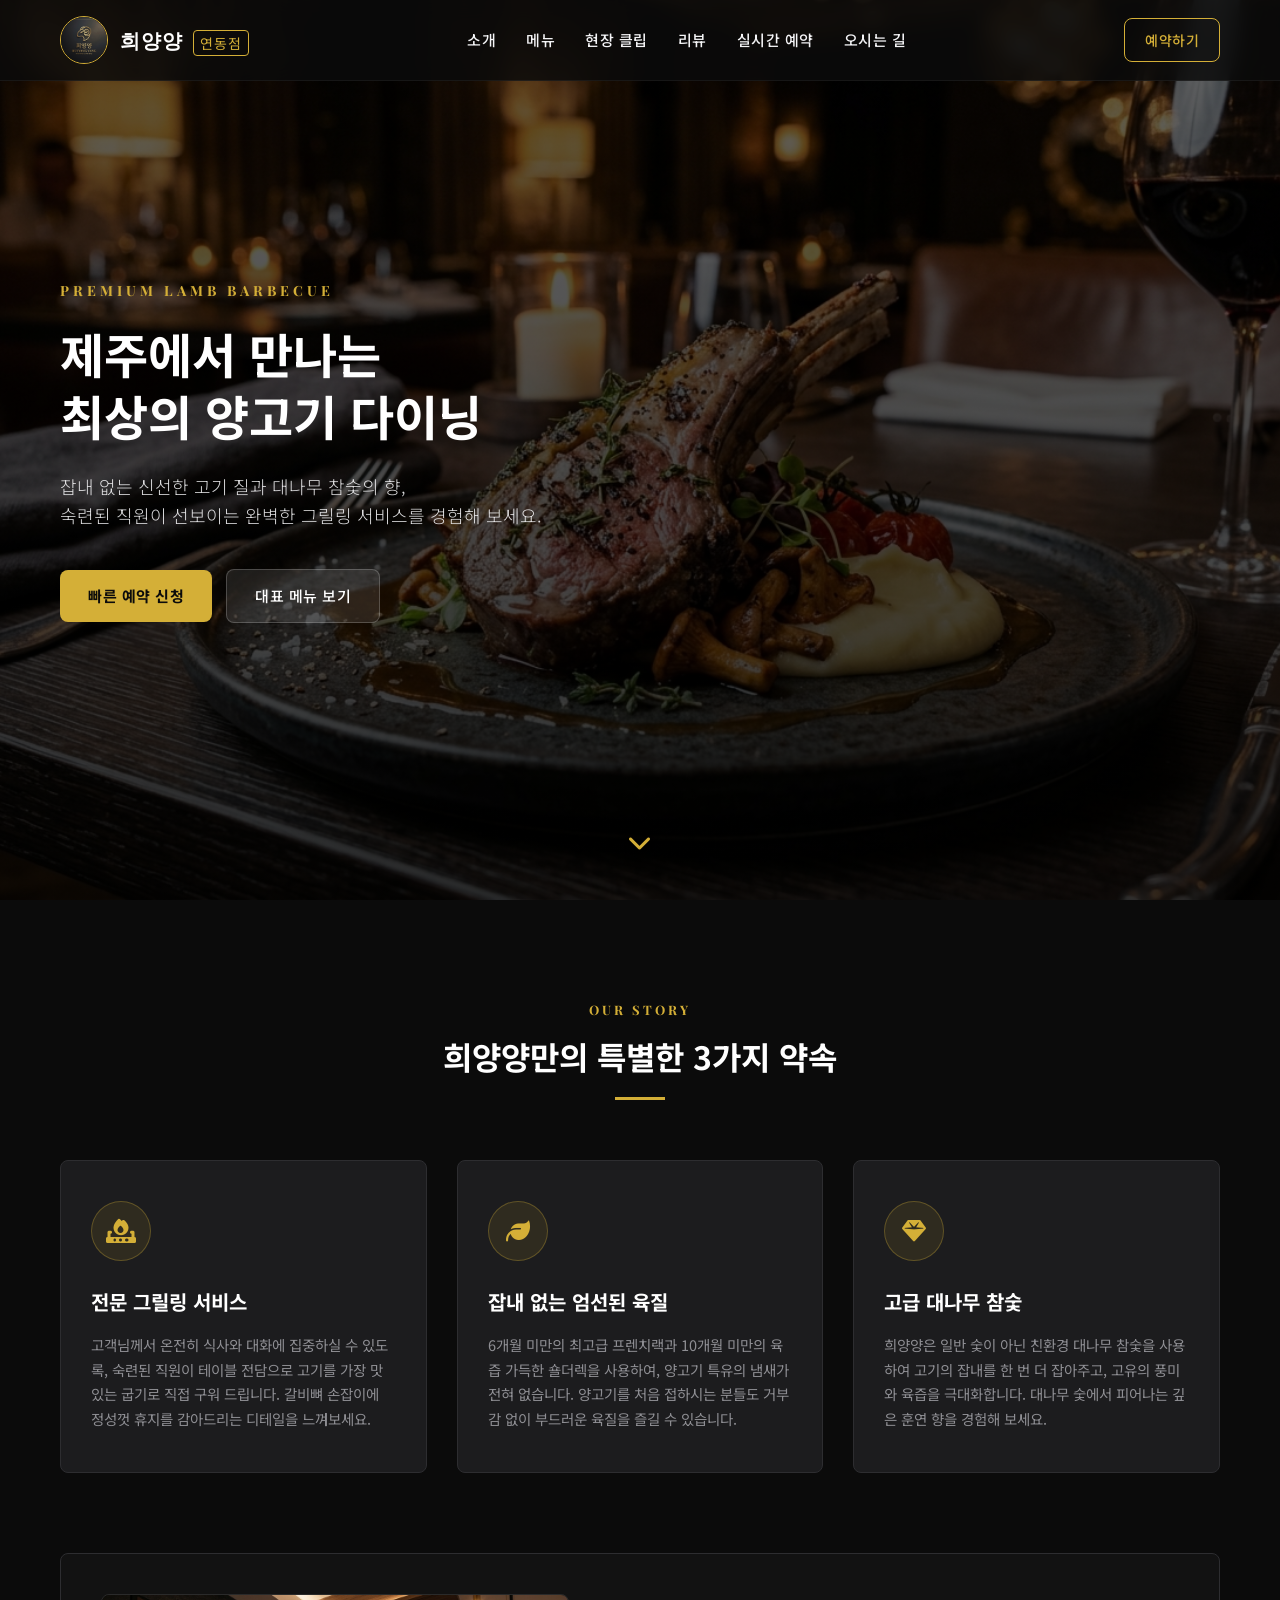
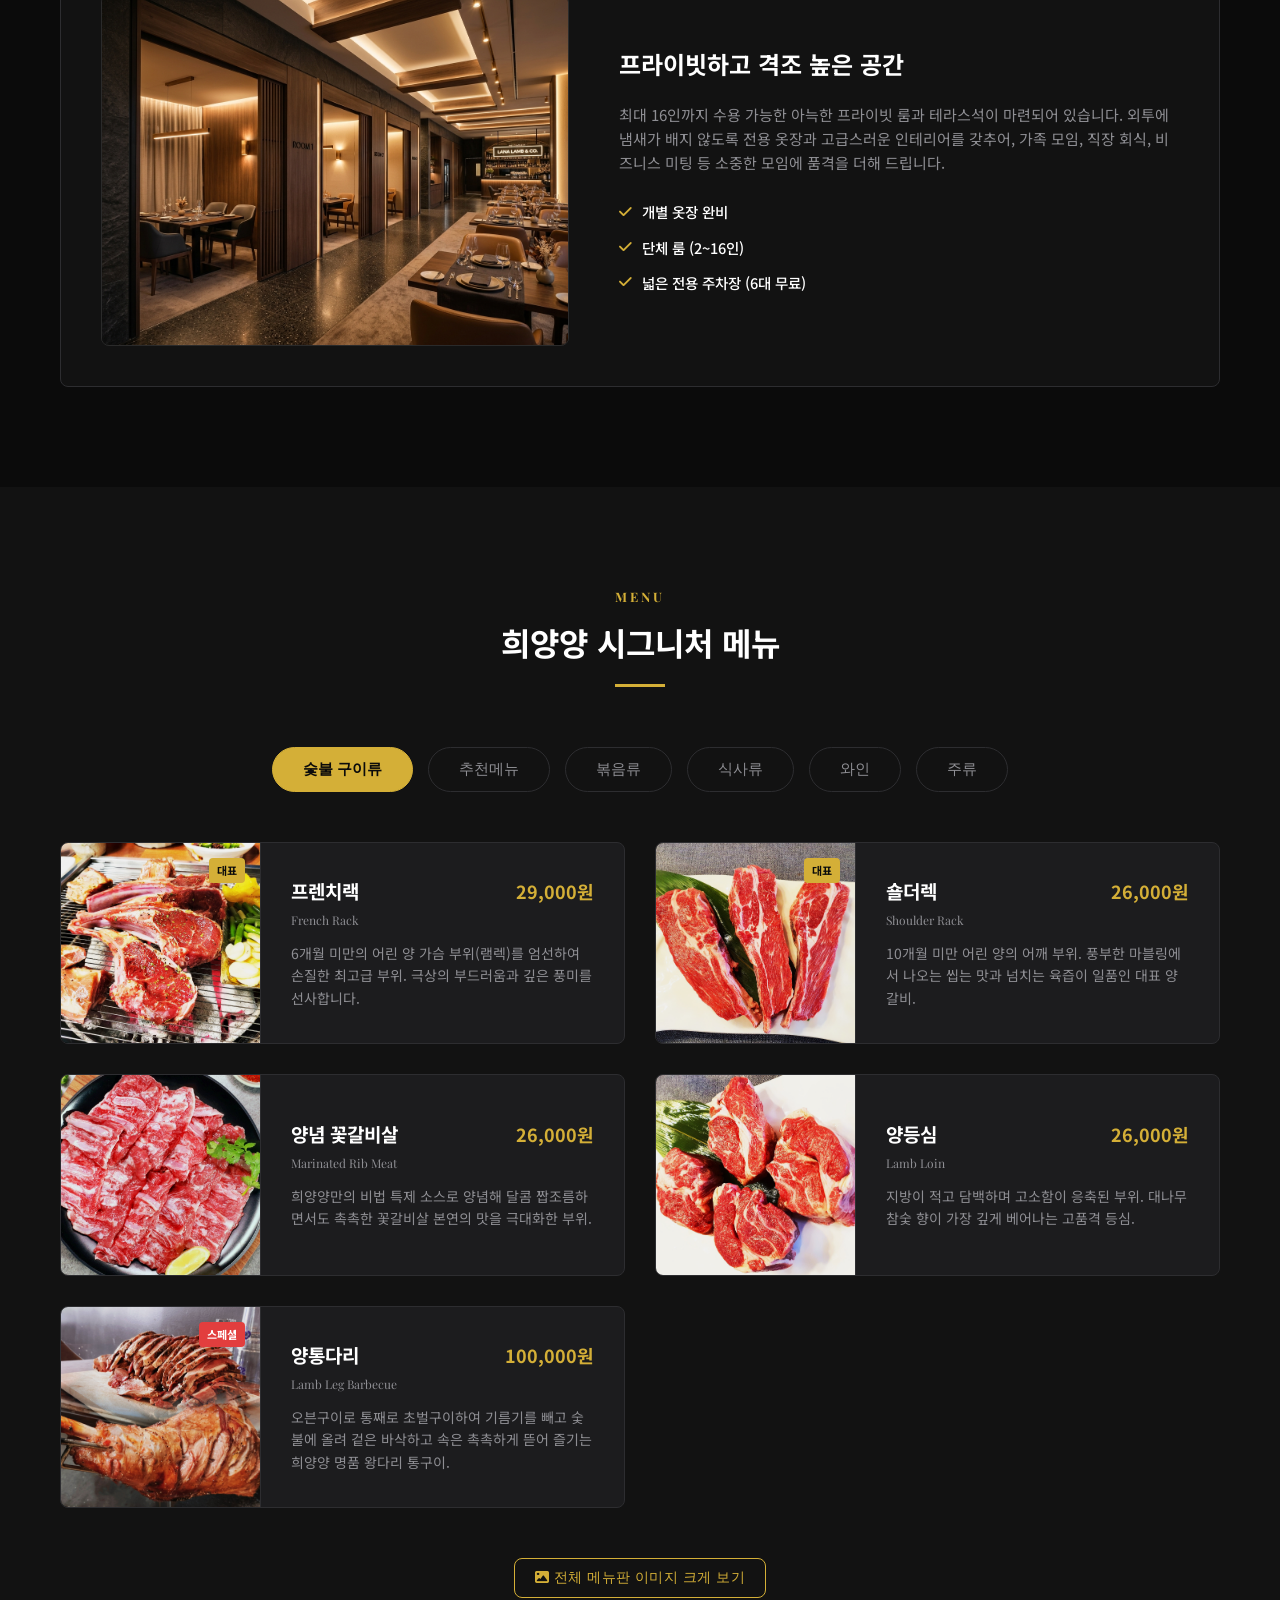
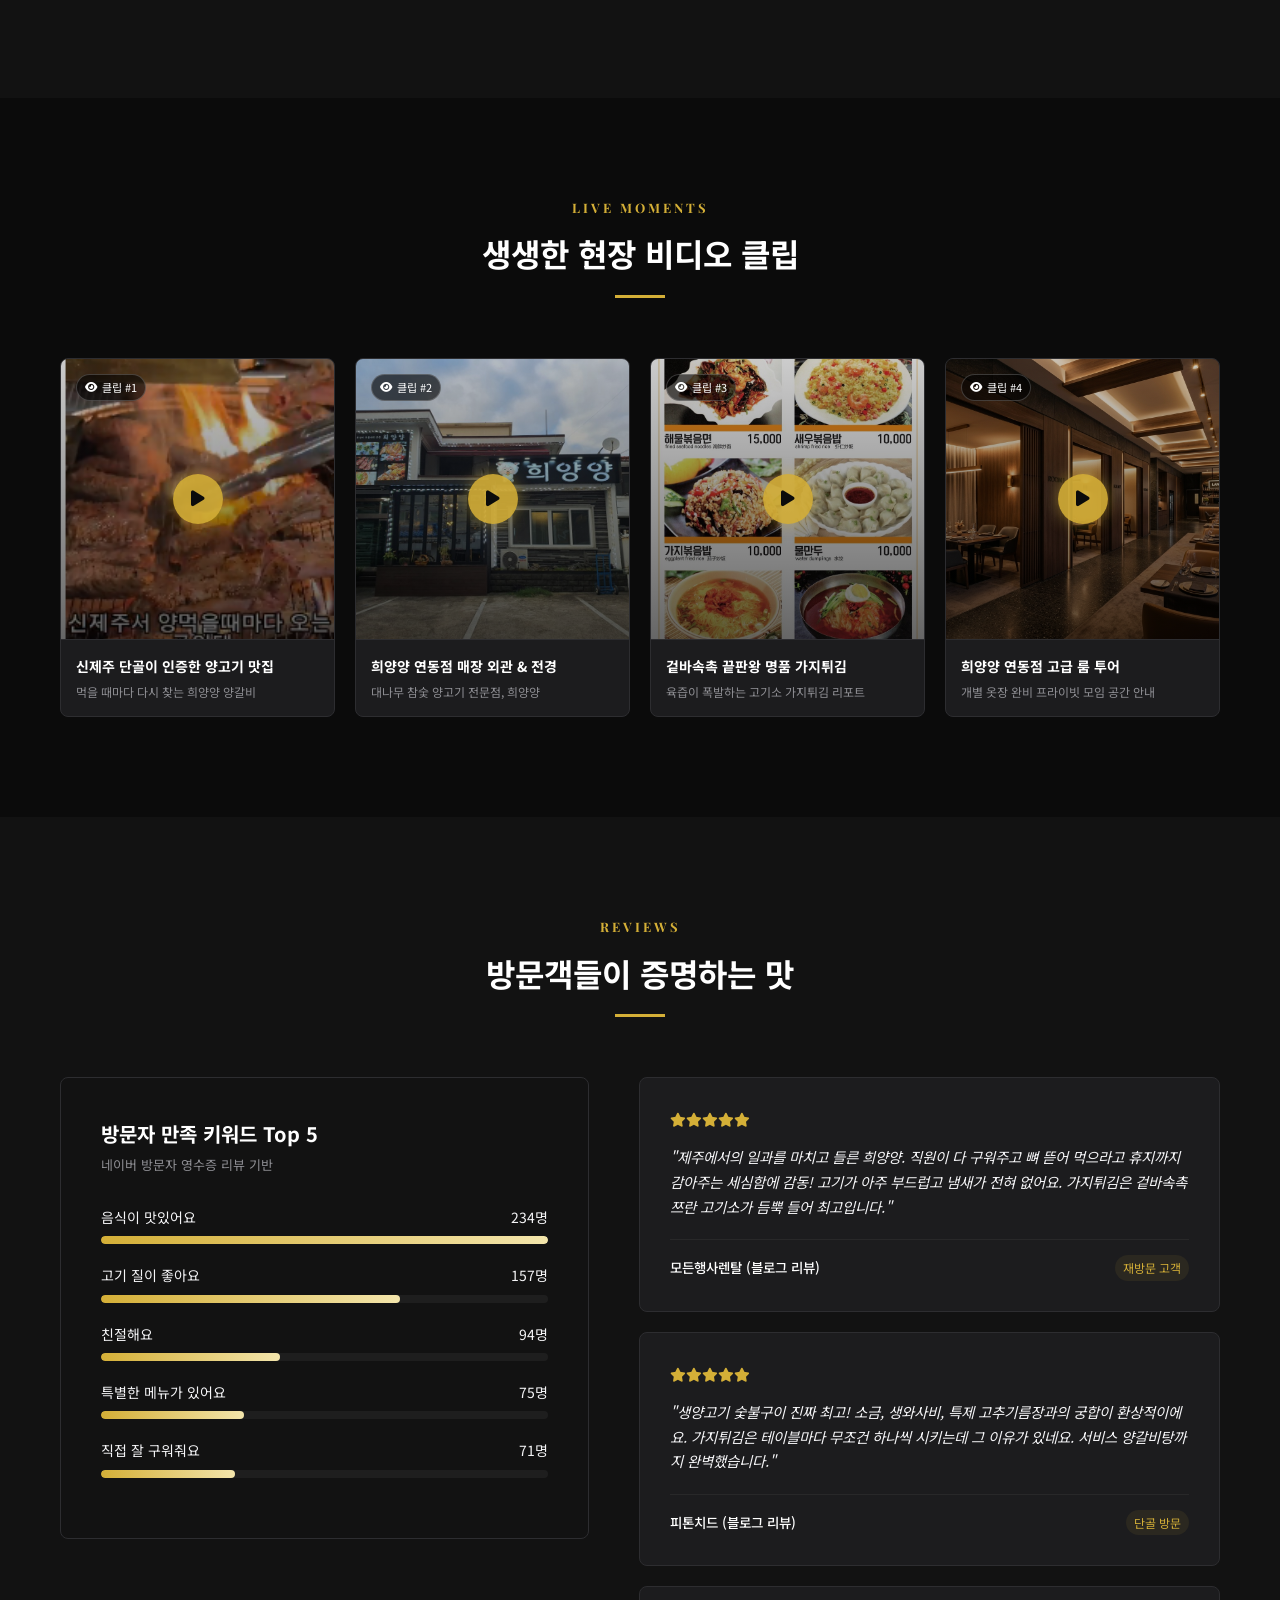
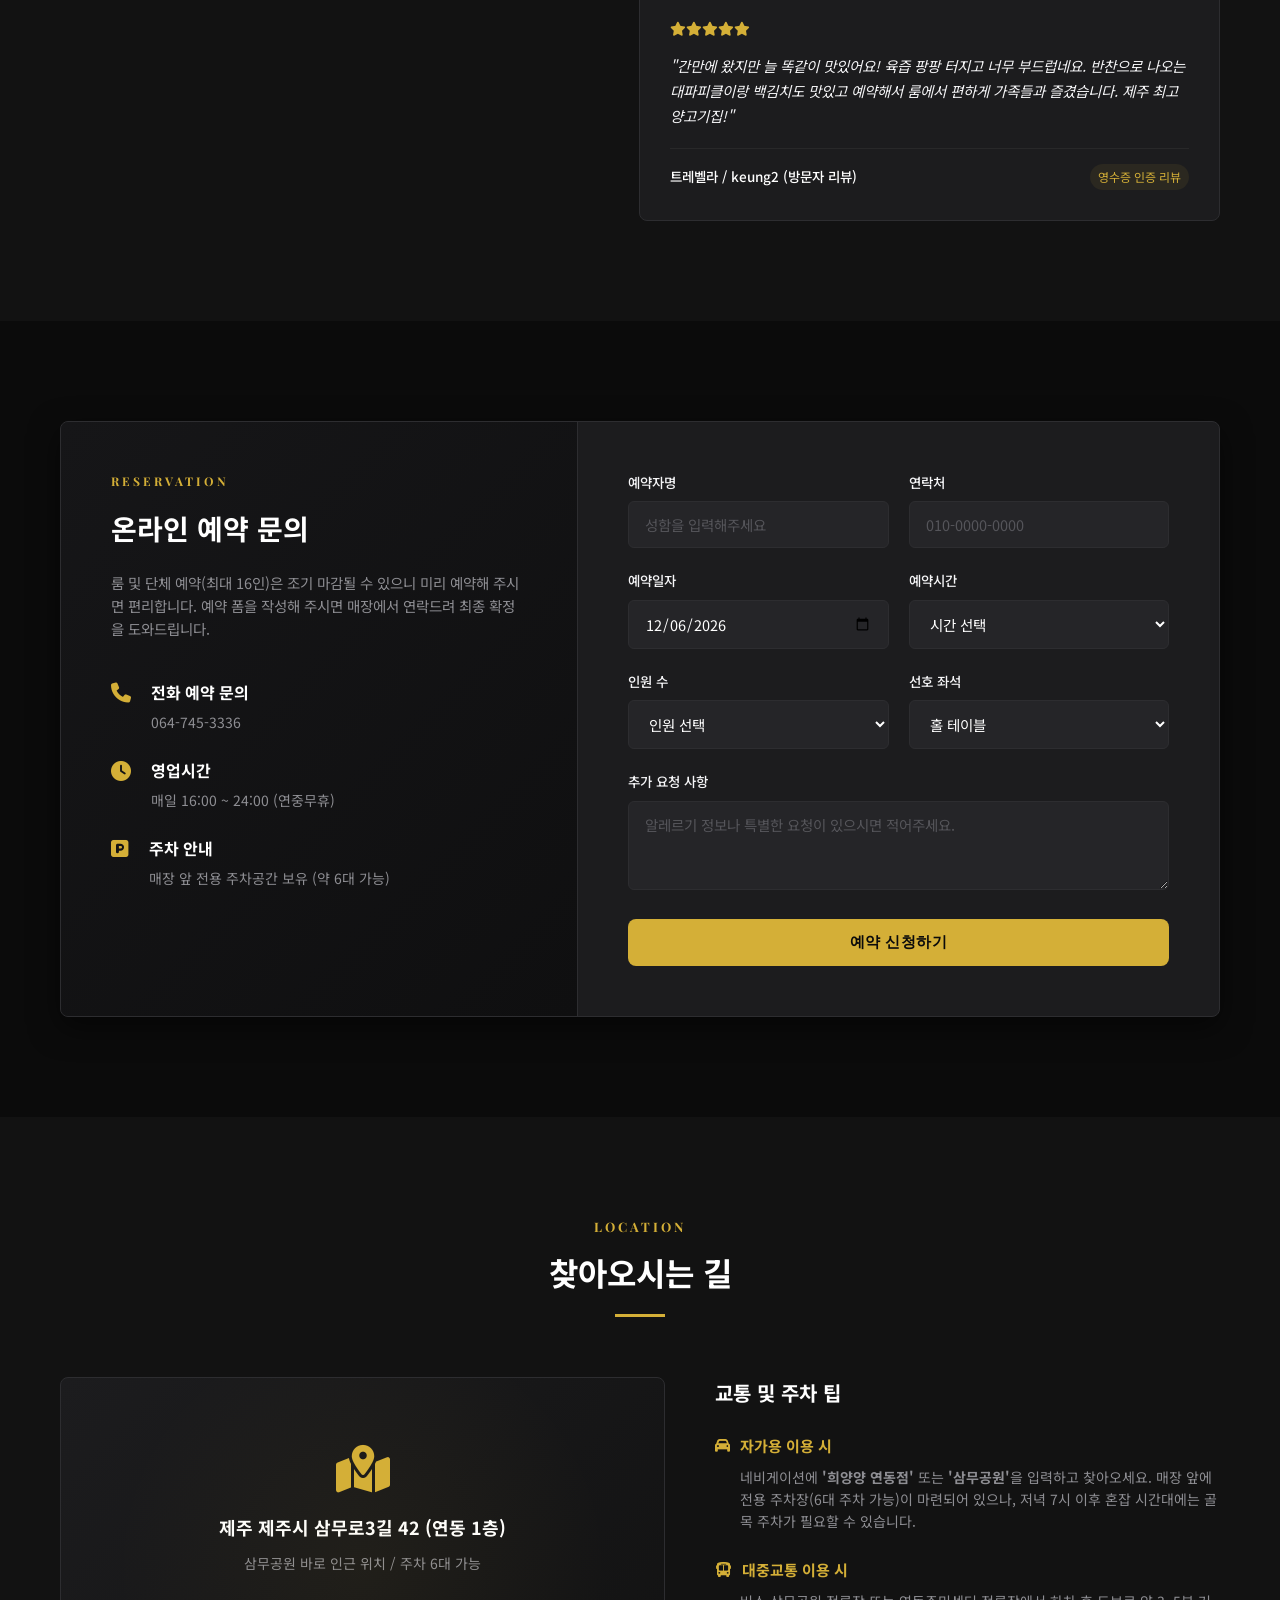
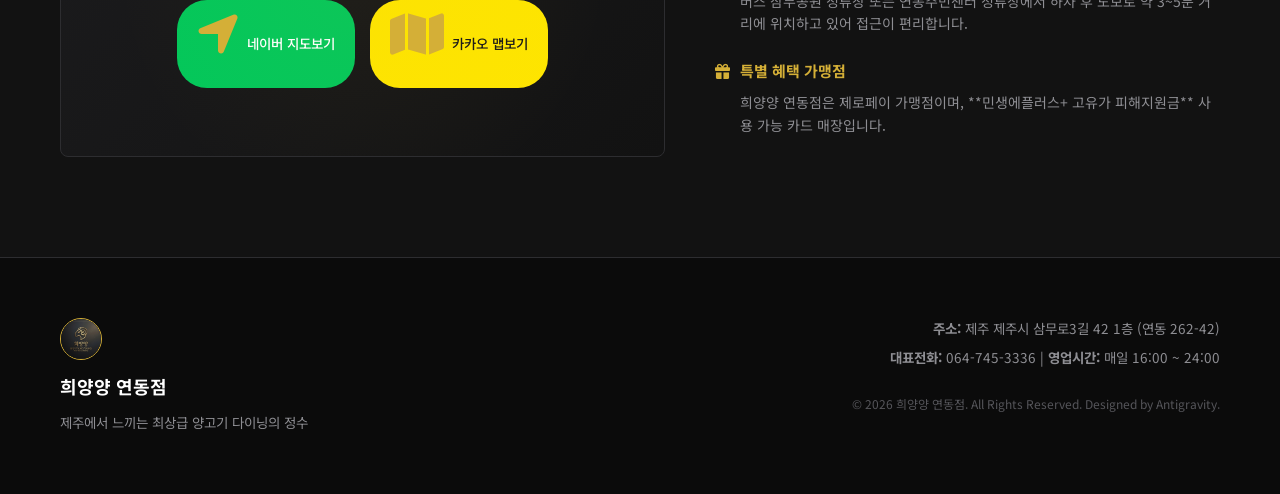
==== index.html @ 3dc9d605 "Refactor menu page structure with 6 category tabs and clean horizontal simplified layouts" ====
<!DOCTYPE html>
<html lang="ko">
<head>
  <meta charset="UTF-8">
  <meta name="viewport" content="width=device-width, initial-scale=1.0">
  <title>희양양 연동점 | 프리미엄 양고기 전문점</title>
  <meta name="description" content="제주 연동 삼무공원 근처 양고기 맛집 희양양. 잡내 없는 프렌치랙, 숄더렉과 직접 구워주는 명품 그릴링 서비스를 고급스러운 분위기에서 즐겨보세요.">
  
  <!-- SEO Open Graph -->
  <meta property="og:type" content="website">
  <meta property="og:title" content="희양양 연동점 | 프리미엄 양고기 전문점">
  <meta property="og:description" content="잡내 없는 최상급 양고기와 전문 그릴링 서비스, 대나무 참숯 향이 어우러진 신제주 최고의 양고기 맛집.">
  <meta property="og:image" content="images/hero.jpg">
  
  <!-- Fonts -->
  <link rel="preconnect" href="https://fonts.googleapis.com">
  <link rel="preconnect" href="https://fonts.gstatic.com" crossorigin>
  <link href="https://fonts.googleapis.com/css2?family=Noto+Sans+KR:wght@300;400;500;700&family=Playfair+Display:ital,wght@0,400;0,700;1,400&display=swap" rel="stylesheet">
  
  <!-- FontAwesome for Icons -->
  <link rel="stylesheet" href="https://cdnjs.cloudflare.com/ajax/libs/font-awesome/6.4.0/css/all.min.css">
  
  <!-- Custom CSS -->
  <link rel="stylesheet" href="style.css">
</head>
<body>

  <!-- Header & Navigation -->
  <header id="header">
    <div class="container header-container">
      <a href="#" class="logo-area">
        <img src="images/logo.jpg" alt="희양양 로고" class="logo-img">
        <span class="logo-text">희양양 <span class="accent">연동점</span></span>
      </a>
      
      <nav class="nav-menu" id="navMenu">
        <ul>
          <li><a href="#about" class="nav-link">소개</a></li>
          <li><a href="#menu" class="nav-link">메뉴</a></li>
          <li><a href="#clips" class="nav-link">현장 클립</a></li>
          <li><a href="#reviews" class="nav-link">리뷰</a></li>
          <li><a href="#reservation" class="nav-link">실시간 예약</a></li>
          <li><a href="#location" class="nav-link">오시는 길</a></li>
        </ul>
      </nav>

      <div class="header-cta">
        <a href="#reservation" class="btn btn-outline">예약하기</a>
      </div>

      <button class="hamburger" id="hamburger" aria-label="메뉴 열기">
        <i class="fa-solid fa-bars"></i>
      </button>
    </div>
  </header>

  <!-- Hero Section -->
  <section id="hero" style="background: linear-gradient(rgba(0, 0, 0, 0.6), rgba(0, 0, 0, 0.8)), url('images/hero.jpg') no-repeat center center/cover;">
    <div class="container hero-container">
      <div class="hero-content">
        <span class="sub-title">PREMIUM LAMB BARBECUE</span>
        <h1 class="main-title">제주에서 만나는<br>최상의 양고기 다이닝</h1>
        <p class="description">잡내 없는 신선한 고기 질과 대나무 참숯의 향,<br>숙련된 직원이 선보이는 완벽한 그릴링 서비스를 경험해 보세요.</p>
        <div class="hero-buttons">
          <a href="#reservation" class="btn btn-primary">빠른 예약 신청</a>
          <a href="#menu" class="btn btn-secondary">대표 메뉴 보기</a>
        </div>
      </div>
    </div>
    <div class="scroll-down">
      <a href="#about"><i class="fa-solid fa-chevron-down"></i></a>
    </div>
  </section>

  <!-- Brand Story / About Section -->
  <section id="about" class="section">
    <div class="container">
      <div class="section-header text-center">
        <span class="section-tag">OUR STORY</span>
        <h2 class="section-title">희양양만의 특별한 3가지 약속</h2>
        <div class="title-bar"></div>
      </div>
      
      <div class="about-grid">
        <div class="about-card">
          <div class="icon-box"><i class="fa-solid fa-fire-burner"></i></div>
          <h3>전문 그릴링 서비스</h3>
          <p>고객님께서 온전히 식사와 대화에 집중하실 수 있도록, 숙련된 직원이 테이블 전담으로 고기를 가장 맛있는 굽기로 직접 구워 드립니다. 갈비뼈 손잡이에 정성껏 휴지를 감아드리는 디테일을 느껴보세요.</p>
        </div>
        
        <div class="about-card">
          <div class="icon-box"><i class="fa-solid fa-leaf"></i></div>
          <h3>잡내 없는 엄선된 육질</h3>
          <p>6개월 미만의 최고급 프렌치랙과 10개월 미만의 육즙 가득한 숄더렉을 사용하여, 양고기 특유의 냄새가 전혀 없습니다. 양고기를 처음 접하시는 분들도 거부감 없이 부드러운 육질을 즐길 수 있습니다.</p>
        </div>
        
        <div class="about-card">
          <div class="icon-box"><i class="fa-solid fa-gem"></i></div>
          <h3>고급 대나무 참숯</h3>
          <p>희양양은 일반 숯이 아닌 친환경 대나무 참숯을 사용하여 고기의 잡내를 한 번 더 잡아주고, 고유의 풍미와 육즙을 극대화합니다. 대나무 숯에서 피어나는 깊은 훈연 향을 경험해 보세요.</p>
        </div>
      </div>

      <div class="about-intro-box">
        <div class="intro-image-wrapper">
          <img src="images/interior.jpg" alt="매장 내부 전경" class="intro-img">
        </div>
        <div class="intro-text">
          <h3>프라이빗하고 격조 높은 공간</h3>
          <p>최대 16인까지 수용 가능한 아늑한 프라이빗 룸과 테라스석이 마련되어 있습니다. 외투에 냄새가 배지 않도록 전용 옷장과 고급스러운 인테리어를 갖추어, 가족 모임, 직장 회식, 비즈니스 미팅 등 소중한 모임에 품격을 더해 드립니다.</p>
          <div class="features-list">
            <span><i class="fa-solid fa-check"></i> 개별 옷장 완비</span>
            <span><i class="fa-solid fa-check"></i> 단체 룸 (2~16인)</span>
            <span><i class="fa-solid fa-check"></i> 넓은 전용 주차장 (6대 무료)</span>
          </div>
        </div>
      </div>
    </div>
  </section>

  <!-- Menu Section -->
  <section id="menu" class="section bg-dark">
    <div class="container">
      <div class="section-header text-center">
        <span class="section-tag">MENU</span>
        <h2 class="section-title">희양양 시그니처 메뉴</h2>
        <div class="title-bar"></div>
      </div>

      <!-- Menu Tabs -->
      <div class="menu-tabs">
        <button class="tab-btn active" data-target="bbq">숯불 구이류</button>
        <button class="tab-btn" data-target="recommend">추천메뉴</button>
        <button class="tab-btn" data-target="stirfry">볶음류</button>
        <button class="tab-btn" data-target="meals">식사류</button>
        <button class="tab-btn" data-target="wine">와인</button>
        <button class="tab-btn" data-target="drinks">주류</button>
      </div>

      <!-- Tab Content: BBQ -->
      <div class="tab-content active" id="bbq">
        <div class="menu-grid">
          <!-- Menu 1 -->
          <div class="menu-card">
            <div class="menu-card-image" style="background-image: url('images/frenchrack.jpg'); background-size: cover; background-position: center;">
              <div class="menu-card-badge">대표</div>
            </div>
            <div class="menu-card-info">
              <div class="menu-card-header">
                <h3>프렌치랙 <span class="sub-name">French Rack</span></h3>
                <span class="price">29,000원</span>
              </div>
              <p class="menu-desc">6개월 미만의 어린 양 가슴 부위(램렉)를 엄선하여 손질한 최고급 부위. 극상의 부드러움과 깊은 풍미를 선사합니다.</p>
            </div>
          </div>
          
          <!-- Menu 2 -->
          <div class="menu-card">
            <div class="menu-card-image" style="background-image: url('images/shoulderack.jpg'); background-size: cover; background-position: center;">
              <div class="menu-card-badge">대표</div>
            </div>
            <div class="menu-card-info">
              <div class="menu-card-header">
                <h3>숄더렉 <span class="sub-name">Shoulder Rack</span></h3>
                <span class="price">26,000원</span>
              </div>
              <p class="menu-desc">10개월 미만 어린 양의 어깨 부위. 풍부한 마블링에서 나오는 씹는 맛과 넘치는 육즙이 일품인 대표 양갈비.</p>
            </div>
          </div>

          <!-- Menu 3 -->
          <div class="menu-card">
            <div class="menu-card-image" style="background-image: url('images/ribmeat.jpg'); background-size: cover; background-position: center;"></div>
            <div class="menu-card-info">
              <div class="menu-card-header">
                <h3>양념 꽃갈비살 <span class="sub-name">Marinated Rib Meat</span></h3>
                <span class="price">26,000원</span>
              </div>
              <p class="menu-desc">희양양만의 비법 특제 소스로 양념해 달콤 짭조름하면서도 촉촉한 꽃갈비살 본연의 맛을 극대화한 부위.</p>
            </div>
          </div>

          <!-- Menu 4 -->
          <div class="menu-card">
            <div class="menu-card-image" style="background-image: url('images/loin.jpg'); background-size: cover; background-position: center;"></div>
            <div class="menu-card-info">
              <div class="menu-card-header">
                <h3>양등심 <span class="sub-name">Lamb Loin</span></h3>
                <span class="price">26,000원</span>
              </div>
              <p class="menu-desc">지방이 적고 담백하며 고소함이 응축된 부위. 대나무 참숯 향이 가장 깊게 베어나는 고품격 등심.</p>
            </div>
          </div>

          <!-- Menu 5 -->
          <div class="menu-card">
            <div class="menu-card-image" style="background-image: url('images/lambleg.jpg'); background-size: cover; background-position: center;">
              <div class="menu-card-badge" style="background-color: #e23e3e; color: #fff;">스페셜</div>
            </div>
            <div class="menu-card-info">
              <div class="menu-card-header">
                <h3>양통다리 <span class="sub-name">Lamb Leg Barbecue</span></h3>
                <span class="price">100,000원</span>
              </div>
              <p class="menu-desc">오븐구이로 통째로 초벌구이하여 기름기를 빼고 숯불에 올려 겉은 바삭하고 속은 촉촉하게 뜯어 즐기는 희양양 명품 왕다리 통구이.</p>
            </div>
          </div>
        </div>
      </div>

      <!-- Tab Content: Recommend -->
      <div class="tab-content" id="recommend">
        <div class="menu-grid">
          <div class="menu-card menu-card-simple">
            <div class="menu-card-image" style="background-image: url('images/recommend.png'); background-size: 210% 210%; background-position: 0% 12%;"></div>
            <div class="menu-card-info">
              <div class="menu-card-header">
                <h3>마라롱샤</h3>
                <span class="price">35,000원</span>
              </div>
            </div>
          </div>
          <div class="menu-card menu-card-simple">
            <div class="menu-card-image" style="background-image: url('images/recommend.png'); background-size: 210% 210%; background-position: 100% 12%;"></div>
            <div class="menu-card-info">
              <div class="menu-card-header">
                <h3>마라샹궈</h3>
                <span class="price">35,000원</span>
              </div>
            </div>
          </div>
          <div class="menu-card menu-card-simple">
            <div class="menu-card-image" style="background-image: url('images/recommend.png'); background-size: 210% 210%; background-position: 0% 88%;"></div>
            <div class="menu-card-info">
              <div class="menu-card-header">
                <h3>마라소고기</h3>
                <span class="price">25,000원</span>
              </div>
            </div>
          </div>
          <div class="menu-card menu-card-simple">
            <div class="menu-card-image" style="background-image: url('images/recommend.png'); background-size: 210% 210%; background-position: 100% 88%;"></div>
            <div class="menu-card-info">
              <div class="menu-card-header">
                <h3>마라탕</h3>
                <span class="price">15,000원</span>
              </div>
            </div>
          </div>
        </div>
      </div>

      <!-- Tab Content: Stir-fry -->
      <div class="tab-content" id="stirfry">
        <div class="menu-grid">
          <div class="menu-card menu-card-simple">
            <div class="menu-card-image" style="background-image: url('images/stirfry.jpg'); background-size: 210% 320%; background-position: 0% 5%;"></div>
            <div class="menu-card-info">
              <div class="menu-card-header">
                <h3>토마토양고기스튜</h3>
                <span class="price">26,000원</span>
              </div>
            </div>
          </div>
          <div class="menu-card menu-card-simple">
            <div class="menu-card-image" style="background-image: url('images/stirfry.jpg'); background-size: 210% 320%; background-position: 100% 5%;"></div>
            <div class="menu-card-info">
              <div class="menu-card-header">
                <h3>꿔바로우</h3>
                <span class="price">20,000원</span>
              </div>
            </div>
          </div>
          <div class="menu-card menu-card-simple">
            <div class="menu-card-image" style="background-image: url('images/stirfry.jpg'); background-size: 210% 320%; background-position: 0% 50%;"></div>
            <div class="menu-card-info">
              <div class="menu-card-header">
                <h3>가지튀김</h3>
                <span class="price">20,000원</span>
              </div>
            </div>
          </div>
          <div class="menu-card menu-card-simple">
            <div class="menu-card-image" style="background-image: url('images/stirfry.jpg'); background-size: 210% 320%; background-position: 100% 50%;"></div>
            <div class="menu-card-info">
              <div class="menu-card-header">
                <h3>어향가지</h3>
                <span class="price">20,000원</span>
              </div>
            </div>
          </div>
          <div class="menu-card menu-card-simple">
            <div class="menu-card-image" style="background-image: url('images/stirfry.jpg'); background-size: 210% 320%; background-position: 0% 95%;"></div>
            <div class="menu-card-info">
              <div class="menu-card-header">
                <h3>향라대하</h3>
                <span class="price">20,000원</span>
              </div>
            </div>
          </div>
          <div class="menu-card menu-card-simple">
            <div class="menu-card-image" style="background-image: url('images/stirfry.jpg'); background-size: 210% 320%; background-position: 100% 95%;"></div>
            <div class="menu-card-info">
              <div class="menu-card-header">
                <h3>청경채새우요리</h3>
                <span class="price">20,000원</span>
              </div>
            </div>
          </div>
        </div>
      </div>

      <!-- Tab Content: Meals -->
      <div class="tab-content" id="meals">
        <div class="menu-grid">
          <div class="menu-card menu-card-simple">
            <div class="menu-card-image" style="background-image: url('images/meals.jpg'); background-size: 210% 320%; background-position: 0% 5%;"></div>
            <div class="menu-card-info">
              <div class="menu-card-header">
                <h3>해물볶음면</h3>
                <span class="price">15,000원</span>
              </div>
            </div>
          </div>
          <div class="menu-card menu-card-simple">
            <div class="menu-card-image" style="background-image: url('images/meals.jpg'); background-size: 210% 320%; background-position: 100% 5%;"></div>
            <div class="menu-card-info">
              <div class="menu-card-header">
                <h3>새우볶음밥</h3>
                <span class="price">10,000원</span>
              </div>
            </div>
          </div>
          <div class="menu-card menu-card-simple">
            <div class="menu-card-image" style="background-image: url('images/meals.jpg'); background-size: 210% 320%; background-position: 0% 50%;"></div>
            <div class="menu-card-info">
              <div class="menu-card-header">
                <h3>가지볶음밥</h3>
                <span class="price">10,000원</span>
              </div>
            </div>
          </div>
          <div class="menu-card menu-card-simple">
            <div class="menu-card-image" style="background-image: url('images/meals.jpg'); background-size: 210% 320%; background-position: 100% 50%;"></div>
            <div class="menu-card-info">
              <div class="menu-card-header">
                <h3>물만두</h3>
                <span class="price">10,000원</span>
              </div>
            </div>
          </div>
          <div class="menu-card menu-card-simple">
            <div class="menu-card-image" style="background-image: url('images/meals.jpg'); background-size: 210% 320%; background-position: 0% 95%;"></div>
            <div class="menu-card-info">
              <div class="menu-card-header">
                <h3>옥수수국수</h3>
                <span class="price">8,000원</span>
              </div>
            </div>
          </div>
          <div class="menu-card menu-card-simple">
            <div class="menu-card-image" style="background-image: url('images/meals.jpg'); background-size: 210% 320%; background-position: 100% 95%;"></div>
            <div class="menu-card-info">
              <div class="menu-card-header">
                <h3>냉면</h3>
                <span class="price">7,000원</span>
              </div>
            </div>
          </div>
        </div>
      </div>

      <!-- Tab Content: Wine -->
      <div class="tab-content" id="wine">
        <div class="menu-grid">
          <div class="menu-card menu-card-simple">
            <div class="menu-card-image" style="background-image: url('images/wine.png'); background-size: 100% 100%; background-position: center;"></div>
            <div class="menu-card-info">
              <div class="menu-card-header">
                <h3>1865 까베르네 쇼비뇽</h3>
                <span class="price">80,000원</span>
              </div>
            </div>
          </div>
          <div class="menu-card menu-card-simple">
            <div class="menu-card-image" style="background-image: url('images/wine.png'); background-size: 100% 100%; background-position: center;"></div>
            <div class="menu-card-info">
              <div class="menu-card-header">
                <h3>몬테스 알파 까베르네 쇼비뇽</h3>
                <span class="price">75,000원</span>
              </div>
            </div>
          </div>
          <div class="menu-card menu-card-simple">
            <div class="menu-card-image" style="background-image: url('images/wine.png'); background-size: 100% 100%; background-position: center;"></div>
            <div class="menu-card-info">
              <div class="menu-card-header">
                <h3>퀸 오브 몽페라 레드</h3>
                <span class="price">65,000원</span>
              </div>
            </div>
          </div>
          <div class="menu-card menu-card-simple">
            <div class="menu-card-image" style="background-image: url('images/wine.png'); background-size: 100% 100%; background-position: center;"></div>
            <div class="menu-card-info">
              <div class="menu-card-header">
                <h3>샤또 뀌르통 라 페리에르</h3>
                <span class="price">60,000원</span>
              </div>
            </div>
          </div>
          <div class="menu-card menu-card-simple">
            <div class="menu-card-image" style="background-image: url('images/wine.png'); background-size: 100% 100%; background-position: center;"></div>
            <div class="menu-card-info">
              <div class="menu-card-header">
                <h3>빈 555 쉬라즈</h3>
                <span class="price">60,000원</span>
              </div>
            </div>
          </div>
          <div class="menu-card menu-card-simple">
            <div class="menu-card-image" style="background-image: url('images/wine.png'); background-size: 100% 100%; background-position: center;"></div>
            <div class="menu-card-info">
              <div class="menu-card-header">
                <h3>빠삐용 메를로 까베르네</h3>
                <span class="price">55,000원</span>
              </div>
            </div>
          </div>
          <div class="menu-card menu-card-simple">
            <div class="menu-card-image" style="background-image: url('images/wine.png'); background-size: 100% 100%; background-position: center;"></div>
            <div class="menu-card-info">
              <div class="menu-card-header">
                <h3>앙시앙땅 까베르네 쉬라</h3>
                <span class="price">45,000원</span>
              </div>
            </div>
          </div>
          <div class="menu-card menu-card-simple">
            <div class="menu-card-image" style="background-image: url('images/wine.png'); background-size: 100% 100%; background-position: center;"></div>
            <div class="menu-card-info">
              <div class="menu-card-header">
                <h3>7 컬러즈 까베르네 쇼비뇽</h3>
                <span class="price">40,000원</span>
              </div>
            </div>
          </div>
          <div class="menu-card menu-card-simple">
            <div class="menu-card-image" style="background-image: url('images/wine.png'); background-size: 100% 100%; background-position: center;"></div>
            <div class="menu-card-info">
              <div class="menu-card-header">
                <h3>뷰 마넨 레세르바 소비뇽 블랑</h3>
                <span class="price">39,000원</span>
              </div>
            </div>
          </div>
          <div class="menu-card menu-card-simple">
            <div class="menu-card-image" style="background-image: url('images/wine.png'); background-size: 100% 100%; background-position: center;"></div>
            <div class="menu-card-info">
              <div class="menu-card-header">
                <h3>카르멘 샤도네</h3>
                <span class="price">35,000원</span>
              </div>
            </div>
          </div>
          <div class="menu-card menu-card-simple">
            <div class="menu-card-image" style="background-image: url('images/wine.png'); background-size: 100% 100%; background-position: center;"></div>
            <div class="menu-card-info">
              <div class="menu-card-header">
                <h3>본 샹스 모스카토</h3>
                <span class="price">25,000원</span>
              </div>
            </div>
          </div>
        </div>
      </div>

      <!-- Tab Content: Drinks -->
      <div class="tab-content" id="drinks">
        <div class="menu-grid">
          <div class="menu-card menu-card-simple">
            <div class="menu-card-image" style="background-image: url('images/drinks.png'); background-size: 320% 210%; background-position: 0% 5%;"></div>
            <div class="menu-card-info">
              <div class="menu-card-header">
                <h3>자약</h3>
                <span class="price">80,000원</span>
              </div>
            </div>
          </div>
          <div class="menu-card menu-card-simple">
            <div class="menu-card-image" style="background-image: url('images/drinks.png'); background-size: 320% 210%; background-position: 50% 5%;"></div>
            <div class="menu-card-info">
              <div class="menu-card-header">
                <h3>연태고량</h3>
                <span class="price">45,000원</span>
              </div>
            </div>
          </div>
          <div class="menu-card menu-card-simple">
            <div class="menu-card-image" style="background-image: url('images/drinks.png'); background-size: 320% 210%; background-position: 100% 5%;"></div>
            <div class="menu-card-info">
              <div class="menu-card-header">
                <h3>죽엽청주</h3>
                <span class="price">45,000원</span>
              </div>
            </div>
          </div>
          <div class="menu-card menu-card-simple">
            <div class="menu-card-image" style="background-image: url('images/drinks.png'); background-size: 320% 210%; background-position: 0% 95%;"></div>
            <div class="menu-card-info">
              <div class="menu-card-header">
                <h3>공부가주</h3>
                <span class="price">45,000원</span>
              </div>
            </div>
          </div>
          <div class="menu-card menu-card-simple">
            <div class="menu-card-image" style="background-image: url('images/drinks.png'); background-size: 320% 210%; background-position: 50% 95%;"></div>
            <div class="menu-card-info">
              <div class="menu-card-header">
                <h3>칭다오</h3>
                <span class="price">7,000원</span>
              </div>
            </div>
          </div>
          <div class="menu-card menu-card-simple">
            <div class="menu-card-image" style="background-image: url('images/drinks.png'); background-size: 320% 210%; background-position: 100% 95%;"></div>
            <div class="menu-card-info">
              <div class="menu-card-header">
                <h3>하얼빈</h3>
                <span class="price">6,000원</span>
              </div>
            </div>
          </div>
          <div class="menu-card menu-card-simple">
            <div class="menu-card-image" style="background-image: url('images/drinks.png'); background-size: 320% 210%; background-position: 0% 5%;"></div>
            <div class="menu-card-info">
              <div class="menu-card-header">
                <h3>소주</h3>
                <span class="price">5,000원</span>
              </div>
            </div>
          </div>
          <div class="menu-card menu-card-simple">
            <div class="menu-card-image" style="background-image: url('images/drinks.png'); background-size: 320% 210%; background-position: 50% 5%;"></div>
            <div class="menu-card-info">
              <div class="menu-card-header">
                <h3>맥주</h3>
                <span class="price">5,000원</span>
              </div>
            </div>
          </div>
          <div class="menu-card menu-card-simple">
            <div class="menu-card-image" style="background-image: url('images/drinks.png'); background-size: 320% 210%; background-position: 100% 5%;"></div>
            <div class="menu-card-info">
              <div class="menu-card-header">
                <h3>음료수</h3>
                <span class="price">2,000원</span>
              </div>
            </div>
          </div>
        </div>
      </div>

      <!-- View All Menu Button -->
      <div class="view-all-menu-container text-center" style="margin-top: 50px;">
        <button id="btnViewMenuBoard" class="btn btn-outline"><i class="fa-solid fa-image"></i> 전체 메뉴판 이미지 크게 보기</button>
      </div>
    </div>
  </section>

  <!-- Live Video Clips Section -->
  <section id="clips" class="section">
    <div class="container">
      <div class="section-header text-center">
        <span class="section-tag">LIVE MOMENTS</span>
        <h2 class="section-title">생생한 현장 비디오 클립</h2>
        <div class="title-bar"></div>
      </div>

      <div class="clips-grid">
        <!-- Clip 1 -->
        <a href="https://m.naver.com/shorts?mediaId=063ACAB8F6346B1ECAD6D0D35E98EA296CC1&serviceType=MOMENT&mediaType=VOD&recType=CLIP_SEARCH&panelType=vs_place&entryPoint=https%3A%2F%2Fplace.naver.com&recId=%7B%22type%22%3A%22INFO_TAG%22%2C%22order%22%3A%22RELATED%22%2C%22filter%22%3A%5B%22LOW_QUALITY_LEVEL_3%22%2C%22IS_POLITICAL_TOPIC_1%22%5D%2C%22query%22%3A%22place_1575929077%22%2C%22seedIndex%22%3A1%7D&enableReverse=true&clickNsc=mapv5.restaurant&clickArea=pht.clip" target="_blank" class="clip-card">
          <div class="clip-thumb" style="background-image: linear-gradient(rgba(0,0,0,0.2), rgba(0,0,0,0.6)), url('images/clip1_thumb.png');">
            <div class="play-icon"><i class="fa-solid fa-play"></i></div>
            <div class="clip-badge"><i class="fa-solid fa-eye"></i> 클립 #1</div>
          </div>
          <div class="clip-info">
            <h4>신제주 단골이 인증한 양고기 맛집</h4>
            <p>먹을 때마다 다시 찾는 희양양 양갈비</p>
          </div>
        </a>

        <!-- Clip 2 -->
        <a href="https://m.naver.com/shorts?mediaId=D83C301F56D9F241B3C66AC265F0176E6ECC&serviceType=CLIP&mediaType=VOD&recType=CLIP_SEARCH&panelType=vs_place&entryPoint=https%3A%2F%2Fplace.naver.com&recId=%7B%22type%22%3A%22INFO_TAG%22%2C%22order%22%3A%22RELATED%22%2C%22filter%22%3A%5B%22LOW_QUALITY_LEVEL_3%22%2C%22IS_POLITICAL_TOPIC_1%22%5D%2C%22query%22%3A%22place_1575929077%22%2C%22seedIndex%22%3A2%7D&enableReverse=true&clickNsc=mapv5.restaurant&clickArea=pht.clip" target="_blank" class="clip-card">
          <div class="clip-thumb" style="background-image: linear-gradient(rgba(0,0,0,0.2), rgba(0,0,0,0.6)), url('images/exterior.png');">
            <div class="play-icon"><i class="fa-solid fa-play"></i></div>
            <div class="clip-badge"><i class="fa-solid fa-eye"></i> 클립 #2</div>
          </div>
          <div class="clip-info">
            <h4>희양양 연동점 매장 외관 & 전경</h4>
            <p>대나무 참숯 양고기 전문점, 희양양</p>
          </div>
        </a>

        <!-- Clip 3 -->
        <a href="https://m.naver.com/shorts?mediaId=F0024BCE021DCD0B126B57AA820458275CD7&serviceType=MOMENT&mediaType=VOD&recType=CLIP_SEARCH&panelType=vs_place&entryPoint=https%3A%2F%2Fplace.naver.com&blogId=oyster_6715&docNo=10475637&recId=%7B%22type%22%3A%22INFO_TAG%22%2C%22order%22%3A%22RELATED%22%2C%22filter%22%3A%5B%22LOW_QUALITY_LEVEL_3%22%2C%22IS_POLITICAL_TOPIC_1%22%5D%2C%22query%22%3A%22place_1575929077%22%2C%22seedIndex%22%3A3%7D&enableReverse=true&clickNsc=mapv5.restaurant&clickArea=pht.clip" target="_blank" class="clip-card">
          <div class="clip-thumb" style="background-image: linear-gradient(rgba(0,0,0,0.2), rgba(0,0,0,0.6)), url('images/menu5.jpg');">
            <div class="play-icon"><i class="fa-solid fa-play"></i></div>
            <div class="clip-badge"><i class="fa-solid fa-eye"></i> 클립 #3</div>
          </div>
          <div class="clip-info">
            <h4>겉바속촉 끝판왕 명품 가지튀김</h4>
            <p>육즙이 폭발하는 고기소 가지튀김 리포트</p>
          </div>
        </a>

        <!-- Clip 4 -->
        <a href="https://m.naver.com/shorts?mediaId=FE3A43E5B038E6821E82D0D35E98EA296CC1&serviceType=MOMENT&mediaType=VOD&recType=CLIP_SEARCH&panelType=vs_place&entryPoint=https%3A%2F%2Fplace.naver.com&recId=%7B%22type%22%3A%22INFO_TAG%22%2C%22order%22%3A%22RELATED%22%2C%22filter%22%3A%5B%22LOW_QUALITY_LEVEL_3%22%2C%22IS_POLITICAL_TOPIC_1%22%5D%2C%22query%22%3A%22place_1575929077%22%2C%22seedIndex%22%3A4%7D&enableReverse=true&clickNsc=mapv5.restaurant&clickArea=pht.clip" target="_blank" class="clip-card">
          <div class="clip-thumb" style="background-image: linear-gradient(rgba(0,0,0,0.2), rgba(0,0,0,0.6)), url('images/interior.jpg');">
            <div class="play-icon"><i class="fa-solid fa-play"></i></div>
            <div class="clip-badge"><i class="fa-solid fa-eye"></i> 클립 #4</div>
          </div>
          <div class="clip-info">
            <h4>희양양 연동점 고급 룸 투어</h4>
            <p>개별 옷장 완비 프라이빗 모임 공간 안내</p>
          </div>
        </a>
      </div>
    </div>
  </section>

  <!-- Review Section -->
  <section id="reviews" class="section bg-dark">
    <div class="container">
      <div class="section-header text-center">
        <span class="section-tag">REVIEWS</span>
        <h2 class="section-title">방문객들이 증명하는 맛</h2>
        <div class="title-bar"></div>
      </div>

      <div class="reviews-wrapper">
        <!-- Keyword Analysis Chart (Left) -->
        <div class="review-stats">
          <h3>방문자 만족 키워드 Top 5</h3>
          <p class="stats-subtitle">네이버 방문자 영수증 리뷰 기반</p>
          
          <div class="stat-bar-group">
            <div class="stat-label-row">
              <span>음식이 맛있어요</span>
              <span>234명</span>
            </div>
            <div class="stat-bar-outer">
              <div class="stat-bar-inner" style="width: 100%;"></div>
            </div>
          </div>

          <div class="stat-bar-group">
            <div class="stat-label-row">
              <span>고기 질이 좋아요</span>
              <span>157명</span>
            </div>
            <div class="stat-bar-outer">
              <div class="stat-bar-inner" style="width: 67%;"></div>
            </div>
          </div>

          <div class="stat-bar-group">
            <div class="stat-label-row">
              <span>친절해요</span>
              <span>94명</span>
            </div>
            <div class="stat-bar-outer">
              <div class="stat-bar-inner" style="width: 40%;"></div>
            </div>
          </div>

          <div class="stat-bar-group">
            <div class="stat-label-row">
              <span>특별한 메뉴가 있어요</span>
              <span>75명</span>
            </div>
            <div class="stat-bar-outer">
              <div class="stat-bar-inner" style="width: 32%;"></div>
            </div>
          </div>

          <div class="stat-bar-group">
            <div class="stat-label-row">
              <span>직접 잘 구워줘요</span>
              <span>71명</span>
            </div>
            <div class="stat-bar-outer">
              <div class="stat-bar-inner" style="width: 30%;"></div>
            </div>
          </div>
        </div>

        <!-- Review Grid (Right) -->
        <div class="review-cards-container">
          <!-- Card 1 -->
          <div class="review-item">
            <div class="review-rating">
              <i class="fa-solid fa-star"></i><i class="fa-solid fa-star"></i><i class="fa-solid fa-star"></i><i class="fa-solid fa-star"></i><i class="fa-solid fa-star"></i>
            </div>
            <p class="review-text">"제주에서의 일과를 마치고 들른 희양양. 직원이 다 구워주고 뼈 뜯어 먹으라고 휴지까지 감아주는 세심함에 감동! 고기가 아주 부드럽고 냄새가 전혀 없어요. 가지튀김은 겉바속촉 쯔란 고기소가 듬뿍 들어 최고입니다."</p>
            <div class="review-author">
              <span class="author-name">모든행사렌탈 (블로그 리뷰)</span>
              <span class="visit-count">재방문 고객</span>
            </div>
          </div>

          <!-- Card 2 -->
          <div class="review-item">
            <div class="review-rating">
              <i class="fa-solid fa-star"></i><i class="fa-solid fa-star"></i><i class="fa-solid fa-star"></i><i class="fa-solid fa-star"></i><i class="fa-solid fa-star"></i>
            </div>
            <p class="review-text">"생양고기 숯불구이 진짜 최고! 소금, 생와사비, 특제 고추기름장과의 궁합이 환상적이에요. 가지튀김은 테이블마다 무조건 하나씩 시키는데 그 이유가 있네요. 서비스 양갈비탕까지 완벽했습니다."</p>
            <div class="review-author">
              <span class="author-name">피톤치드 (블로그 리뷰)</span>
              <span class="visit-count">단골 방문</span>
            </div>
          </div>

          <!-- Card 3 -->
          <div class="review-item">
            <div class="review-rating">
              <i class="fa-solid fa-star"></i><i class="fa-solid fa-star"></i><i class="fa-solid fa-star"></i><i class="fa-solid fa-star"></i><i class="fa-solid fa-star"></i>
            </div>
            <p class="review-text">"간만에 왔지만 늘 똑같이 맛있어요! 육즙 팡팡 터지고 너무 부드럽네요. 반찬으로 나오는 대파피클이랑 백김치도 맛있고 예약해서 룸에서 편하게 가족들과 즐겼습니다. 제주 최고 양고기집!"</p>
            <div class="review-author">
              <span class="author-name">트레벨라 / keung2 (방문자 리뷰)</span>
              <span class="visit-count">영수증 인증 리뷰</span>
            </div>
          </div>
        </div>
      </div>
    </div>
  </section>

  <!-- Reservation Section -->
  <section id="reservation" class="section">
    <div class="container">
      <div class="reservation-box">
        <div class="reservation-info-pane">
          <span class="tag">RESERVATION</span>
          <h2>온라인 예약 문의</h2>
          <p>룸 및 단체 예약(최대 16인)은 조기 마감될 수 있으니 미리 예약해 주시면 편리합니다. 예약 폼을 작성해 주시면 매장에서 연락드려 최종 확정을 도와드립니다.</p>
          
          <div class="info-item-list">
            <div class="info-item">
              <i class="fa-solid fa-phone"></i>
              <div>
                <h4>전화 예약 문의</h4>
                <p>064-745-3336</p>
              </div>
            </div>
            <div class="info-item">
              <i class="fa-solid fa-clock"></i>
              <div>
                <h4>영업시간</h4>
                <p>매일 16:00 ~ 24:00 (연중무휴)</p>
              </div>
            </div>
            <div class="info-item">
              <i class="fa-solid fa-square-parking"></i>
              <div>
                <h4>주차 안내</h4>
                <p>매장 앞 전용 주차공간 보유 (약 6대 가능)</p>
              </div>
            </div>
          </div>
        </div>

        <div class="reservation-form-pane">
          <form id="bookingForm">
            <div class="form-row">
              <div class="form-group">
                <label for="name">예약자명</label>
                <input type="text" id="name" required placeholder="성함을 입력해주세요">
              </div>
              <div class="form-group">
                <label for="phone">연락처</label>
                <input type="tel" id="phone" required placeholder="010-0000-0000">
              </div>
            </div>

            <div class="form-row">
              <div class="form-group">
                <label for="date">예약일자</label>
                <input type="date" id="date" required>
              </div>
              <div class="form-group">
                <label for="time">예약시간</label>
                <select id="time" required>
                  <option value="" disabled selected>시간 선택</option>
                  <option value="16:00">16:00</option>
                  <option value="17:00">17:00</option>
                  <option value="18:00">18:00 (피크타임)</option>
                  <option value="19:00">19:00 (피크타임)</option>
                  <option value="20:00">20:00</option>
                  <option value="21:00">21:00</option>
                  <option value="22:00">22:00</option>
                </select>
              </div>
            </div>

            <div class="form-row">
              <div class="form-group">
                <label for="guests">인원 수</label>
                <select id="guests" required>
                  <option value="" disabled selected>인원 선택</option>
                  <option value="2명">2명</option>
                  <option value="3~4명">3 ~ 4명</option>
                  <option value="5~8명">5 ~ 8명</option>
                  <option value="9~12명">9 ~ 12명 (단체)</option>
                  <option value="13~16명">13 ~ 16명 (단체 룸)</option>
                </select>
              </div>
              <div class="form-group">
                <label for="seating">선호 좌석</label>
                <select id="seating" required>
                  <option value="홀 테이블" selected>홀 테이블</option>
                  <option value="프라이빗 룸">프라이빗 룸 (옷장 완비)</option>
                  <option value="테라스석">테라스석</option>
                </select>
              </div>
            </div>

            <div class="form-group">
              <label for="requests">추가 요청 사항</label>
              <textarea id="requests" rows="3" placeholder="알레르기 정보나 특별한 요청이 있으시면 적어주세요."></textarea>
            </div>

            <button type="submit" class="btn btn-primary btn-block">예약 신청하기</button>
          </form>
        </div>
      </div>
    </div>
  </section>

  <!-- Location Section -->
  <section id="location" class="section bg-dark">
    <div class="container">
      <div class="section-header text-center">
        <span class="section-tag">LOCATION</span>
        <h2 class="section-title">찾아오시는 길</h2>
        <div class="title-bar"></div>
      </div>

      <div class="location-wrapper">
        <div class="map-container">
          <!-- Mock Map Placeholder with Premium Design -->
          <div class="map-placeholder">
            <div class="map-inner">
              <i class="fa-solid fa-map-location-dot"></i>
              <h3>제주 제주시 삼무로3길 42 (연동 1층)</h3>
              <p>삼무공원 바로 인근 위치 / 주차 6대 가능</p>
              <div class="map-links">
                <a href="https://map.naver.com/v5/search/%EC%95%BC%EC%96%91%EC%96%91%20%EC%97%B0%EB%8F%99%EC%A0%90" target="_blank" class="map-btn naver-map"><i class="fa-solid fa-location-arrow"></i> 네이버 지도보기</a>
                <a href="https://map.kakao.com/?q=%EC%A0%9C%EC%A3%BC%20%ED%9D%AC%EC%96%91%EC%96%91%20%EC%97%B0%EB%8F%99%EC%A0%90" target="_blank" class="map-btn kakao-map"><i class="fa-solid fa-map"></i> 카카오 맵보기</a>
              </div>
            </div>
          </div>
        </div>

        <div class="location-details">
          <h3>교통 및 주차 팁</h3>
          <ul class="tips-list">
            <li>
              <span class="tip-title"><i class="fa-solid fa-car"></i> 자가용 이용 시</span>
              <p>네비게이션에 <strong>'희양양 연동점'</strong> 또는 <strong>'삼무공원'</strong>을 입력하고 찾아오세요. 매장 앞에 전용 주차장(6대 주차 가능)이 마련되어 있으나, 저녁 7시 이후 혼잡 시간대에는 골목 주차가 필요할 수 있습니다.</p>
            </li>
            <li>
              <span class="tip-title"><i class="fa-solid fa-bus"></i> 대중교통 이용 시</span>
              <p>버스 삼무공원 정류장 또는 연동주민센터 정류장에서 하차 후 도보로 약 3~5분 거리에 위치하고 있어 접근이 편리합니다.</p>
            </li>
            <li>
              <span class="tip-title"><i class="fa-solid fa-gift"></i> 특별 혜택 가맹점</span>
              <p>희양양 연동점은 제로페이 가맹점이며, **민생에플러스+ 고유가 피해지원금** 사용 가능 카드 매장입니다.</p>
            </li>
          </ul>
        </div>
      </div>
    </div>
  </section>

  <!-- Footer -->
  <footer>
    <div class="container footer-container">
      <div class="footer-brand">
        <img src="images/logo.jpg" alt="희양양 로고" class="footer-logo">
        <h3>희양양 연동점</h3>
        <p>제주에서 느끼는 최상급 양고기 다이닝의 정수</p>
      </div>

      <div class="footer-info">
        <p><strong>주소:</strong> 제주 제주시 삼무로3길 42 1층 (연동 262-42)</p>
        <p><strong>대표전화:</strong> 064-745-3336 | <strong>영업시간:</strong> 매일 16:00 ~ 24:00</p>
        <p class="copyright">&copy; 2026 희양양 연동점. All Rights Reserved. Designed by Antigravity.</p>
      </div>
    </div>
  </footer>

  <!-- Booking Success Modal -->
  <div class="modal" id="successModal">
    <div class="modal-content">
      <i class="fa-solid fa-circle-check success-icon"></i>
      <h2>예약 신청이 완료되었습니다!</h2>
      <p>작성하신 정보로 예약을 접수하였습니다. 매장에서 신속히 확인하여 연락처(<span id="modalPhone"></span>)로 확정 전화를 드리겠습니다.</p>
      <button class="btn btn-primary" id="modalClose">확인</button>
    </div>
  </div>

  <!-- Menu Board Image Modal -->
  <div class="modal" id="menuBoardModal">
    <div class="modal-content" style="max-width: 800px; padding: 20px; position: relative; background-color: var(--bg-card);">
      <button id="menuBoardClose" style="position: absolute; top: 15px; right: 15px; background: none; border: none; color: var(--text-white); font-size: 24px; cursor: pointer; z-index: 10;"><i class="fa-solid fa-xmark"></i></button>
      <div style="margin-bottom: 12px; color: var(--text-muted); font-size: 13px; text-align: left;"><i class="fa-solid fa-circle-info"></i> 이미지를 터치하시거나 바깥을 누르면 닫힙니다.</div>
      <img id="menuBoardImg" src="images/menu_all.jpg" alt="희양양 전체 메뉴판 원본" style="width: 100%; border-radius: var(--border-radius); box-shadow: var(--box-shadow); display: block; cursor: pointer;">
      <button class="btn btn-secondary btn-block" id="menuBoardBottomClose" style="margin-top: 15px; margin-left: 0;">메뉴판 닫기</button>
    </div>
  </div>

  <!-- Custom JS -->
  <script src="script.js"></script>
</body>
</html>
---- style.css ----
/* ==========================================================================
   희양양 연동점 - 프리미엄 다크 에스테틱 스타일시트 (수정본)
   ========================================================================== */

/* 1. 디자인 시스템 토큰 정의 */
:root {
  --primary-color: #D4AF37;       /* 고급스러운 웜 골드 */
  --primary-hover: #F3E5AB;       /* 마일드 골드 */
  --bg-black: #0B0B0B;            /* 깊은 제트 블랙 */
  --bg-dark: #121212;             /* 기본 백그라운드 차콜 */
  --bg-card: #1C1C1E;             /* 카드 및 섹션 내 박스 */
  --bg-input: #252528;            /* 입력 필드 배경 */
  --border-color: #2D2D30;         /* 구분선 및 테두리 */
  
  --text-white: #FFFFFF;
  --text-light: #F5F5F7;          /* 기본 본문 텍스트 */
  --text-muted: #8E8E93;          /* 비활성/보조 텍스트 */
  --text-accent: #E5C158;
  
  --font-ko: 'Noto Sans KR', sans-serif;
  --font-en: 'Playfair Display', serif;
  
  --transition-smooth: all 0.3s cubic-bezier(0.25, 0.8, 0.25, 1);
  --box-shadow: 0 10px 30px rgba(0, 0, 0, 0.5);
  --border-radius: 8px;
}

/* Reset & Base Styles */
* {
  box-sizing: border-box;
  margin: 0;
  padding: 0;
}

html {
  scroll-behavior: smooth;
}

body {
  font-family: var(--font-ko);
  background-color: var(--bg-black);
  color: var(--text-light);
  line-height: 1.6;
  overflow-x: hidden;
}

ul {
  list-style: none;
}

a {
  text-decoration: none;
  color: inherit;
  transition: var(--transition-smooth);
}

img {
  max-width: 100%;
  height: auto;
  display: block;
}

.container {
  width: 100%;
  max-width: 1200px;
  margin: 0 auto;
  padding: 0 20px;
}

.section {
  padding: 100px 0;
}

.bg-dark {
  background-color: var(--bg-dark);
}

.text-center {
  text-align: center;
}

/* Buttons */
.btn {
  display: inline-block;
  padding: 14px 28px;
  font-weight: 500;
  font-size: 15px;
  border-radius: var(--border-radius);
  cursor: pointer;
  transition: var(--transition-smooth);
  text-transform: uppercase;
  letter-spacing: 0.5px;
  border: none;
}

.btn-primary {
  background-color: var(--primary-color);
  color: var(--bg-black);
  font-weight: 700;
}

.btn-primary:hover {
  background-color: var(--primary-hover);
  box-shadow: 0 5px 15px rgba(212, 175, 55, 0.4);
  transform: translateY(-2px);
}

.btn-secondary {
  background-color: rgba(255, 255, 255, 0.1);
  color: var(--text-white);
  border: 1px solid rgba(255, 255, 255, 0.2);
  margin-left: 10px;
}

.btn-secondary:hover {
  background-color: rgba(255, 255, 255, 0.2);
  transform: translateY(-2px);
}

.btn-outline {
  background-color: transparent;
  color: var(--primary-color);
  border: 1.5px solid var(--primary-color);
  padding: 10px 20px;
  font-size: 14px;
}

.btn-outline:hover {
  background-color: var(--primary-color);
  color: var(--bg-black);
  font-weight: 700;
}

.btn-block {
  width: 100%;
  display: block;
}

/* Header & Navigation */
header {
  position: fixed;
  top: 0;
  left: 0;
  width: 100%;
  z-index: 1000;
  background-color: rgba(11, 11, 11, 0.85);
  backdrop-filter: blur(10px);
  -webkit-backdrop-filter: blur(10px);
  border-bottom: 1px solid rgba(255, 255, 255, 0.05);
  transition: var(--transition-smooth);
}

header.scrolled {
  background-color: var(--bg-black);
  padding: 10px 0;
}

.header-container {
  display: flex;
  justify-content: space-between;
  align-items: center;
  height: 80px;
}

.logo-area {
  display: flex;
  align-items: center;
  gap: 12px;
}

.logo-img {
  width: 48px;
  height: 48px;
  border-radius: 50%;
  border: 1.5px solid var(--primary-color);
  object-fit: cover;
}

.logo-text {
  font-family: var(--font-en);
  font-size: 20px;
  font-weight: 700;
  letter-spacing: 1px;
  color: var(--text-white);
}

.logo-text .accent {
  color: var(--primary-color);
  font-size: 14px;
  font-family: var(--font-ko);
  font-weight: 400;
  border: 1px solid var(--primary-color);
  padding: 2px 6px;
  border-radius: 4px;
  margin-left: 4px;
  vertical-align: middle;
}

.nav-menu ul {
  display: flex;
  gap: 30px;
}

.nav-link {
  font-size: 15px;
  font-weight: 500;
  color: var(--text-light);
  letter-spacing: 0.5px;
}

.nav-link:hover {
  color: var(--primary-color);
}

.hamburger {
  display: none;
  background: none;
  border: none;
  color: var(--text-white);
  font-size: 24px;
  cursor: pointer;
}

/* Hero Section */
#hero {
  height: 100vh;
  display: flex;
  align-items: center;
  position: relative;
  text-align: left;
}

.hero-container {
  z-index: 10;
}

.hero-content {
  max-width: 650px;
}

.hero-content .sub-title {
  font-family: var(--font-en);
  color: var(--primary-color);
  font-size: 14px;
  font-weight: 700;
  letter-spacing: 4px;
  display: inline-block;
  margin-bottom: 20px;
}

.hero-content .main-title {
  font-size: 48px;
  font-weight: 700;
  line-height: 1.3;
  color: var(--text-white);
  margin-bottom: 25px;
}

.hero-content .description {
  font-size: 18px;
  color: var(--text-light);
  opacity: 0.9;
  margin-bottom: 40px;
  font-weight: 300;
}

.scroll-down {
  position: absolute;
  bottom: 40px;
  left: 50%;
  transform: translateX(-50%);
  z-index: 10;
  animation: bounce 2s infinite;
}

.scroll-down a {
  color: var(--primary-color);
  font-size: 24px;
}

@keyframes bounce {
  0%, 20%, 50%, 80%, 100% {
    transform: translateY(0) translateX(-50%);
  }
  40% {
    transform: translateY(-10px) translateX(-50%);
  }
  60% {
    transform: translateY(-5px) translateX(-50%);
  }
}

/* Section Common Header */
.section-header {
  margin-bottom: 60px;
}

.section-tag {
  font-family: var(--font-en);
  color: var(--primary-color);
  font-size: 13px;
  font-weight: 700;
  letter-spacing: 3px;
  display: block;
  margin-bottom: 10px;
}

.section-title {
  font-size: 32px;
  font-weight: 700;
  color: var(--text-white);
  margin-bottom: 15px;
}

.title-bar {
  width: 50px;
  height: 3px;
  background-color: var(--primary-color);
  margin: 0 auto;
}

/* Brand Story / About */
.about-grid {
  display: grid;
  grid-template-columns: repeat(3, 1fr);
  gap: 30px;
  margin-bottom: 80px;
}

.about-card {
  background-color: var(--bg-card);
  padding: 40px 30px;
  border-radius: var(--border-radius);
  border: 1px solid var(--border-color);
  transition: var(--transition-smooth);
}

.about-card:hover {
  transform: translateY(-5px);
  border-color: var(--primary-color);
}

.about-card .icon-box {
  width: 60px;
  height: 60px;
  border-radius: 50%;
  background-color: rgba(212, 175, 55, 0.1);
  border: 1px solid rgba(212, 175, 55, 0.3);
  display: flex;
  align-items: center;
  justify-content: center;
  color: var(--primary-color);
  font-size: 24px;
  margin-bottom: 25px;
}

.about-card h3 {
  font-size: 20px;
  font-weight: 700;
  color: var(--text-white);
  margin-bottom: 15px;
}

.about-card p {
  color: var(--text-muted);
  font-size: 14.5px;
  line-height: 1.7;
}

/* About Intro Box */
.about-intro-box {
  display: flex;
  gap: 50px;
  align-items: center;
  background-color: var(--bg-dark);
  border-radius: var(--border-radius);
  border: 1px solid var(--border-color);
  padding: 40px;
}

.intro-image-wrapper {
  flex: 1;
  border-radius: var(--border-radius);
  overflow: hidden;
  border: 1px solid rgba(255, 255, 255, 0.1);
}

.intro-img {
  width: 100%;
  height: 350px;
  object-fit: cover;
  transition: var(--transition-smooth);
}

.about-intro-box:hover .intro-img {
  transform: scale(1.05);
}

.intro-text {
  flex: 1.2;
}

.intro-text h3 {
  font-size: 24px;
  color: var(--text-white);
  margin-bottom: 20px;
}

.intro-text p {
  color: var(--text-muted);
  font-size: 15px;
  margin-bottom: 25px;
}

.features-list {
  display: flex;
  flex-direction: column;
  gap: 12px;
}

.features-list span {
  display: flex;
  align-items: center;
  gap: 10px;
  color: var(--text-white);
  font-weight: 500;
  font-size: 14.5px;
}

.features-list span i {
  color: var(--primary-color);
}

/* Menu Section Styles (수정됨) */
.menu-tabs {
  display: flex;
  justify-content: center;
  gap: 15px;
  margin-bottom: 50px;
}

.tab-btn {
  background: none;
  border: 1px solid var(--border-color);
  color: var(--text-muted);
  padding: 12px 30px;
  font-size: 15px;
  font-weight: 500;
  border-radius: 30px;
  cursor: pointer;
  transition: var(--transition-smooth);
}

.tab-btn:hover, .tab-btn.active {
  background-color: var(--primary-color);
  color: var(--bg-black);
  border-color: var(--primary-color);
  font-weight: 700;
}

.tab-content {
  display: none;
}

.tab-content.active {
  display: block;
  animation: fadeIn 0.5s ease;
}

@keyframes fadeIn {
  from { opacity: 0; transform: translateY(15px); }
  to { opacity: 1; transform: translateY(0); }
}

.menu-grid {
  display: grid;
  grid-template-columns: repeat(2, 1fr);
  gap: 30px;
}

.menu-card {
  background-color: var(--bg-card);
  border: 1px solid var(--border-color);
  border-radius: var(--border-radius);
  overflow: hidden;
  transition: var(--transition-smooth);
  display: flex;
  flex-direction: row;
  min-height: 200px;
}

.menu-card:hover {
  transform: translateY(-5px);
  border-color: var(--primary-color);
  box-shadow: 0 10px 25px rgba(0, 0, 0, 0.4);
}

.menu-card-image {
  width: 200px;
  height: 200px;
  flex-shrink: 0;
  position: relative;
  background-repeat: no-repeat;
  background-color: #000000;
  border-right: 1px solid var(--border-color);
}

.menu-card-image::before {
  content: '';
  position: absolute;
  top: 0;
  left: 0;
  width: 100%;
  height: 100%;
  background: rgba(0, 0, 0, 0.05);
  pointer-events: none;
}

.menu-card-info {
  padding: 25px 30px;
  flex-grow: 1;
  display: flex;
  flex-direction: column;
  justify-content: center;
}

.menu-card-badge {
  position: absolute;
  top: 15px;
  right: 15px;
  background-color: var(--primary-color);
  color: var(--bg-black);
  font-size: 11px;
  font-weight: 700;
  padding: 4px 8px;
  border-radius: 4px;
  z-index: 10;
}

/* 심플 타입 메뉴 카드 (설명 없음, 콤팩트형) */
.menu-card-simple {
  min-height: 120px;
}

.menu-card-simple .menu-card-image {
  width: 120px;
  height: 120px;
  flex-shrink: 0;
  border-right: 1px solid var(--border-color);
}

.menu-card-simple .menu-card-info {
  padding: 15px 25px;
  display: flex;
  flex-direction: column;
  justify-content: center;
}

.menu-card-simple .menu-card-header {
  flex-direction: row;
  align-items: center;
  justify-content: space-between;
  width: 100%;
}

.menu-card-header {
  display: flex;
  justify-content: space-between;
  align-items: baseline;
  margin-bottom: 12px;
}

.menu-card-header h3 {
  font-size: 19px;
  color: var(--text-white);
  font-weight: 700;
}

.menu-card-header .sub-name {
  display: block;
  font-size: 12px;
  font-family: var(--font-en);
  color: var(--text-muted);
  font-weight: 400;
  margin-top: 4px;
}

.menu-card-header .price {
  font-size: 18px;
  color: var(--primary-color);
  font-weight: 700;
  white-space: nowrap;
}

.menu-desc {
  color: var(--text-muted);
  font-size: 14px;
  line-height: 1.6;
}

/* Video Clips Section Styles (신규) */
.clips-grid {
  display: grid;
  grid-template-columns: repeat(4, 1fr);
  gap: 20px;
}

.clip-card {
  background-color: var(--bg-card);
  border: 1px solid var(--border-color);
  border-radius: var(--border-radius);
  overflow: hidden;
  display: block;
  transition: var(--transition-smooth);
}

.clip-card:hover {
  transform: translateY(-5px);
  border-color: var(--primary-color);
  box-shadow: 0 10px 20px rgba(0, 0, 0, 0.4);
}

.clip-thumb {
  height: 280px;
  background-size: cover;
  background-position: center;
  position: relative;
  display: flex;
  align-items: center;
  justify-content: center;
}

.play-icon {
  width: 50px;
  height: 50px;
  border-radius: 50%;
  background-color: rgba(212, 175, 55, 0.9);
  color: var(--bg-black);
  display: flex;
  align-items: center;
  justify-content: center;
  font-size: 18px;
  transition: var(--transition-smooth);
  box-shadow: 0 0 15px rgba(212, 175, 55, 0.5);
}

.clip-card:hover .play-icon {
  transform: scale(1.15);
  background-color: var(--primary-hover);
}

.clip-badge {
  position: absolute;
  top: 15px;
  left: 15px;
  background-color: rgba(0, 0, 0, 0.6);
  color: var(--text-white);
  font-size: 11px;
  padding: 4px 8px;
  border-radius: 20px;
  display: flex;
  align-items: center;
  gap: 5px;
  border: 1px solid rgba(255, 255, 255, 0.2);
}

.clip-info {
  padding: 15px;
  border-top: 1px solid var(--border-color);
}

.clip-info h4 {
  font-size: 14px;
  font-weight: 700;
  color: var(--text-white);
  margin-bottom: 5px;
  white-space: nowrap;
  overflow: hidden;
  text-overflow: ellipsis;
}

.clip-info p {
  font-size: 12px;
  color: var(--text-muted);
  white-space: nowrap;
  overflow: hidden;
  text-overflow: ellipsis;
}

/* Reviews Section */
.reviews-wrapper {
  display: flex;
  gap: 50px;
  align-items: flex-start;
}

.review-stats {
  flex: 1;
  background-color: var(--bg-dark);
  padding: 40px;
  border-radius: var(--border-radius);
  border: 1px solid var(--border-color);
}

.review-stats h3 {
  font-size: 20px;
  color: var(--text-white);
  margin-bottom: 5px;
}

.stats-subtitle {
  color: var(--text-muted);
  font-size: 13px;
  margin-bottom: 30px;
}

.stat-bar-group {
  margin-bottom: 20px;
}

.stat-label-row {
  display: flex;
  justify-content: space-between;
  font-size: 14px;
  margin-bottom: 8px;
}

.stat-bar-outer {
  height: 8px;
  background-color: rgba(255, 255, 255, 0.05);
  border-radius: 4px;
  overflow: hidden;
}

.stat-bar-inner {
  height: 100%;
  background: linear-gradient(90deg, var(--primary-color), var(--primary-hover));
  border-radius: 4px;
  width: 0; /* JS로 게이지 효과 유도 */
  transition: width 1.5s ease-out;
}

.review-cards-container {
  flex: 1.3;
  display: flex;
  flex-direction: column;
  gap: 20px;
}

.review-item {
  background-color: var(--bg-card);
  border: 1px solid var(--border-color);
  border-radius: var(--border-radius);
  padding: 30px;
  transition: var(--transition-smooth);
}

.review-item:hover {
  border-color: rgba(212, 175, 55, 0.2);
  transform: translateX(5px);
}

.review-rating {
  color: var(--primary-color);
  font-size: 14px;
  margin-bottom: 15px;
}

.review-text {
  color: var(--text-light);
  font-size: 14.5px;
  line-height: 1.7;
  margin-bottom: 20px;
  font-style: italic;
}

.review-author {
  display: flex;
  justify-content: space-between;
  align-items: center;
  border-top: 1px solid rgba(255, 255, 255, 0.05);
  padding-top: 15px;
}

.author-name {
  font-size: 13.5px;
  color: var(--text-white);
  font-weight: 500;
}

.visit-count {
  font-size: 12px;
  color: var(--primary-color);
  background-color: rgba(212, 175, 55, 0.08);
  padding: 3px 8px;
  border-radius: 20px;
}

/* Reservation Section */
.reservation-box {
  display: flex;
  background-color: var(--bg-card);
  border-radius: var(--border-radius);
  border: 1px solid var(--border-color);
  overflow: hidden;
  box-shadow: var(--box-shadow);
}

.reservation-info-pane {
  flex: 1;
  padding: 50px;
  background: linear-gradient(135deg, #161618 0%, #0F0F10 100%);
  border-right: 1px solid var(--border-color);
}

.reservation-info-pane .tag {
  font-family: var(--font-en);
  color: var(--primary-color);
  font-size: 12px;
  font-weight: 700;
  letter-spacing: 3px;
  display: block;
  margin-bottom: 15px;
}

.reservation-info-pane h2 {
  font-size: 28px;
  color: var(--text-white);
  margin-bottom: 20px;
}

.reservation-info-pane p {
  color: var(--text-muted);
  font-size: 14.5px;
  margin-bottom: 40px;
}

.info-item-list {
  display: flex;
  flex-direction: column;
  gap: 25px;
}

.info-item {
  display: flex;
  align-items: flex-start;
  gap: 20px;
}

.info-item i {
  font-size: 20px;
  color: var(--primary-color);
  margin-top: 3px;
}

.info-item h4 {
  font-size: 16px;
  color: var(--text-white);
  margin-bottom: 5px;
}

.info-item p {
  color: var(--text-muted);
  font-size: 14px;
  margin-bottom: 0;
}

.reservation-form-pane {
  flex: 1.3;
  padding: 50px;
}

.form-group {
  margin-bottom: 22px;
}

.form-row {
  display: grid;
  grid-template-columns: repeat(2, 1fr);
  gap: 20px;
}

label {
  display: block;
  font-size: 13.5px;
  color: var(--text-light);
  margin-bottom: 8px;
  font-weight: 500;
}

input, select, textarea {
  width: 100%;
  background-color: var(--bg-input);
  border: 1px solid var(--border-color);
  color: var(--text-white);
  padding: 12px 16px;
  border-radius: 6px;
  font-family: var(--font-ko);
  font-size: 14.5px;
  transition: var(--transition-smooth);
}

input:focus, select:focus, textarea:focus {
  outline: none;
  border-color: var(--primary-color);
  box-shadow: 0 0 0 3px rgba(212, 175, 55, 0.1);
}

input::placeholder, textarea::placeholder {
  color: #55555A;
}

/* Location Section */
.location-wrapper {
  display: flex;
  gap: 50px;
}

.map-container {
  flex: 1.2;
}

.map-placeholder {
  background: linear-gradient(135deg, #1C1C1E 0%, #121212 100%);
  border: 1px solid var(--border-color);
  height: 380px;
  border-radius: var(--border-radius);
  display: flex;
  align-items: center;
  justify-content: center;
  text-align: center;
  position: relative;
  overflow: hidden;
}

.map-placeholder::before {
  content: '';
  position: absolute;
  top: 0;
  left: 0;
  width: 100%;
  height: 100%;
  background: radial-gradient(circle, rgba(212, 175, 55, 0.05) 0%, transparent 70%);
  pointer-events: none;
}

.map-inner i {
  font-size: 48px;
  color: var(--primary-color);
  margin-bottom: 20px;
}

.map-inner h3 {
  font-size: 18px;
  color: var(--text-white);
  margin-bottom: 10px;
}

.map-inner p {
  color: var(--text-muted);
  font-size: 14px;
  margin-bottom: 25px;
}

.map-links {
  display: flex;
  justify-content: center;
  gap: 15px;
}

.map-btn {
  padding: 10px 20px;
  border-radius: 30px;
  font-size: 13.5px;
  font-weight: 500;
  display: flex;
  align-items: center;
  gap: 8px;
}

.naver-map {
  background-color: #03C75A;
  color: #FFFFFF;
}

.naver-map:hover {
  background-color: #02b14f;
}

.kakao-map {
  background-color: #FEE500;
  color: #191919;
}

.kakao-map:hover {
  background-color: #e5cd00;
}

.location-details {
  flex: 1;
}

.location-details h3 {
  font-size: 20px;
  color: var(--text-white);
  margin-bottom: 25px;
}

.tips-list {
  display: flex;
  flex-direction: column;
  gap: 25px;
}

.tip-title {
  font-size: 15px;
  font-weight: 700;
  color: var(--primary-color);
  display: flex;
  align-items: center;
  gap: 10px;
  margin-bottom: 8px;
}

.tips-list p {
  color: var(--text-muted);
  font-size: 14px;
  line-height: 1.6;
  padding-left: 25px;
}

/* Footer Section */
footer {
  background-color: var(--bg-black);
  padding: 60px 0;
  border-top: 1px solid var(--border-color);
}

.footer-container {
  display: flex;
  justify-content: space-between;
  align-items: flex-start;
}

.footer-brand {
  display: flex;
  flex-direction: column;
  gap: 12px;
}

.footer-logo {
  width: 42px;
  height: 42px;
  border-radius: 50%;
  border: 1px solid var(--primary-color);
  object-fit: cover;
}

.footer-brand h3 {
  font-size: 18px;
  color: var(--text-white);
}

.footer-brand p {
  color: var(--text-muted);
  font-size: 13.5px;
}

.footer-info {
  text-align: right;
  color: var(--text-muted);
  font-size: 13.5px;
}

.footer-info p {
  margin-bottom: 8px;
}

.copyright {
  margin-top: 25px;
  font-size: 12px;
  color: #55555A;
}

/* Reservation Success Modal */
.modal {
  position: fixed;
  top: 0;
  left: 0;
  width: 100%;
  height: 100%;
  background-color: rgba(0, 0, 0, 0.8);
  backdrop-filter: blur(5px);
  display: flex;
  align-items: center;
  justify-content: center;
  opacity: 0;
  pointer-events: none;
  transition: var(--transition-smooth);
  z-index: 2000;
}

.modal.active {
  opacity: 1;
  pointer-events: auto;
}

.modal-content {
  background-color: var(--bg-card);
  border: 1px solid var(--border-color);
  padding: 50px 40px;
  border-radius: var(--border-radius);
  max-width: 500px;
  width: 90%;
  text-align: center;
  box-shadow: var(--box-shadow);
  transform: translateY(-50px);
  transition: var(--transition-smooth);
}

.modal.active .modal-content {
  transform: translateY(0);
}

.success-icon {
  font-size: 60px;
  color: var(--primary-color);
  margin-bottom: 25px;
}

.modal-content h2 {
  font-size: 22px;
  color: var(--text-white);
  margin-bottom: 15px;
}

.modal-content p {
  color: var(--text-muted);
  font-size: 14.5px;
  margin-bottom: 30px;
}

.modal-content #modalPhone {
  color: var(--primary-color);
  font-weight: 700;
}


/* ==========================================================================
   반응형 모바일 미디어 쿼리 (Responsive Styles)
   ========================================================================== */

@media (max-width: 1200px) {
  .clips-grid {
    grid-template-columns: repeat(2, 1fr);
  }
}

@media (max-width: 992px) {
  .section {
    padding: 70px 0;
  }
  
  .about-grid {
    grid-template-columns: 1fr;
    gap: 20px;
  }

  .about-intro-box {
    flex-direction: column;
    padding: 30px;
  }
  
  .intro-img {
    height: 250px;
  }

  .menu-grid {
    grid-template-columns: 1fr;
    gap: 20px;
  }

  .reviews-wrapper {
    flex-direction: column;
    gap: 40px;
  }

  .review-stats {
    width: 100%;
  }

  .reservation-box {
    flex-direction: column;
  }

  .reservation-info-pane {
    border-right: none;
    border-bottom: 1px solid var(--border-color);
    padding: 40px;
  }
  
  .reservation-form-pane {
    padding: 40px;
  }

  .location-wrapper {
    flex-direction: column;
    gap: 30px;
  }
}

@media (max-width: 768px) {
  .menu-card {
    flex-direction: row;
    min-height: 150px;
  }

  .menu-card-image {
    width: 120px;
    height: 100%;
    border-right: 1px solid var(--border-color);
    border-bottom: none;
  }

  .menu-card-info {
    padding: 15px 20px;
    gap: 4px;
  }

  .menu-card-header {
    flex-direction: column;
    align-items: flex-start;
    gap: 2px;
    margin-bottom: 5px;
  }

  .menu-card-header h3 {
    font-size: 16px;
  }

  .menu-card-header .price {
    font-size: 15px;
    margin-top: 2px;
  }

  .menu-desc {
    font-size: 12.5px;
    line-height: 1.5;
  }

  .hero-buttons {
    display: flex;
    gap: 8px;
    margin-top: 20px;
    justify-content: flex-start;
  }

  .hero-buttons .btn {
    padding: 10px 16px;
    font-size: 13.5px;
    margin: 0 !important;
    white-space: nowrap;
    text-align: center;
    letter-spacing: 0px;
  }

  .hero-content .main-title {
    font-size: 36px;
  }

  .hero-content .description {
    font-size: 15px;
  }

  .hamburger {
    display: block;
  }

  .nav-menu {
    position: fixed;
    top: 80px;
    left: -100%;
    width: 100%;
    height: calc(100vh - 80px);
    background-color: var(--bg-black);
    transition: var(--transition-smooth);
    padding: 50px 20px;
    border-top: 1px solid var(--border-color);
  }

  .nav-menu.active {
    left: 0;
  }

  .nav-menu ul {
    flex-direction: column;
    align-items: center;
    gap: 35px;
  }

  .nav-link {
    font-size: 18px;
  }

  .header-cta {
    display: none;
  }

  .form-row {
    grid-template-columns: 1fr;
    gap: 0;
  }

  .footer-container {
    flex-direction: column;
    gap: 30px;
    text-align: center;
  }

  .footer-brand {
    align-items: center;
  }

  .footer-info {
    text-align: center;
    width: 100%;
  }
}

@media (max-width: 576px) {
  .clips-grid {
    grid-template-columns: 1fr;
  }
  
  .clip-thumb {
    height: 320px;
  }
}
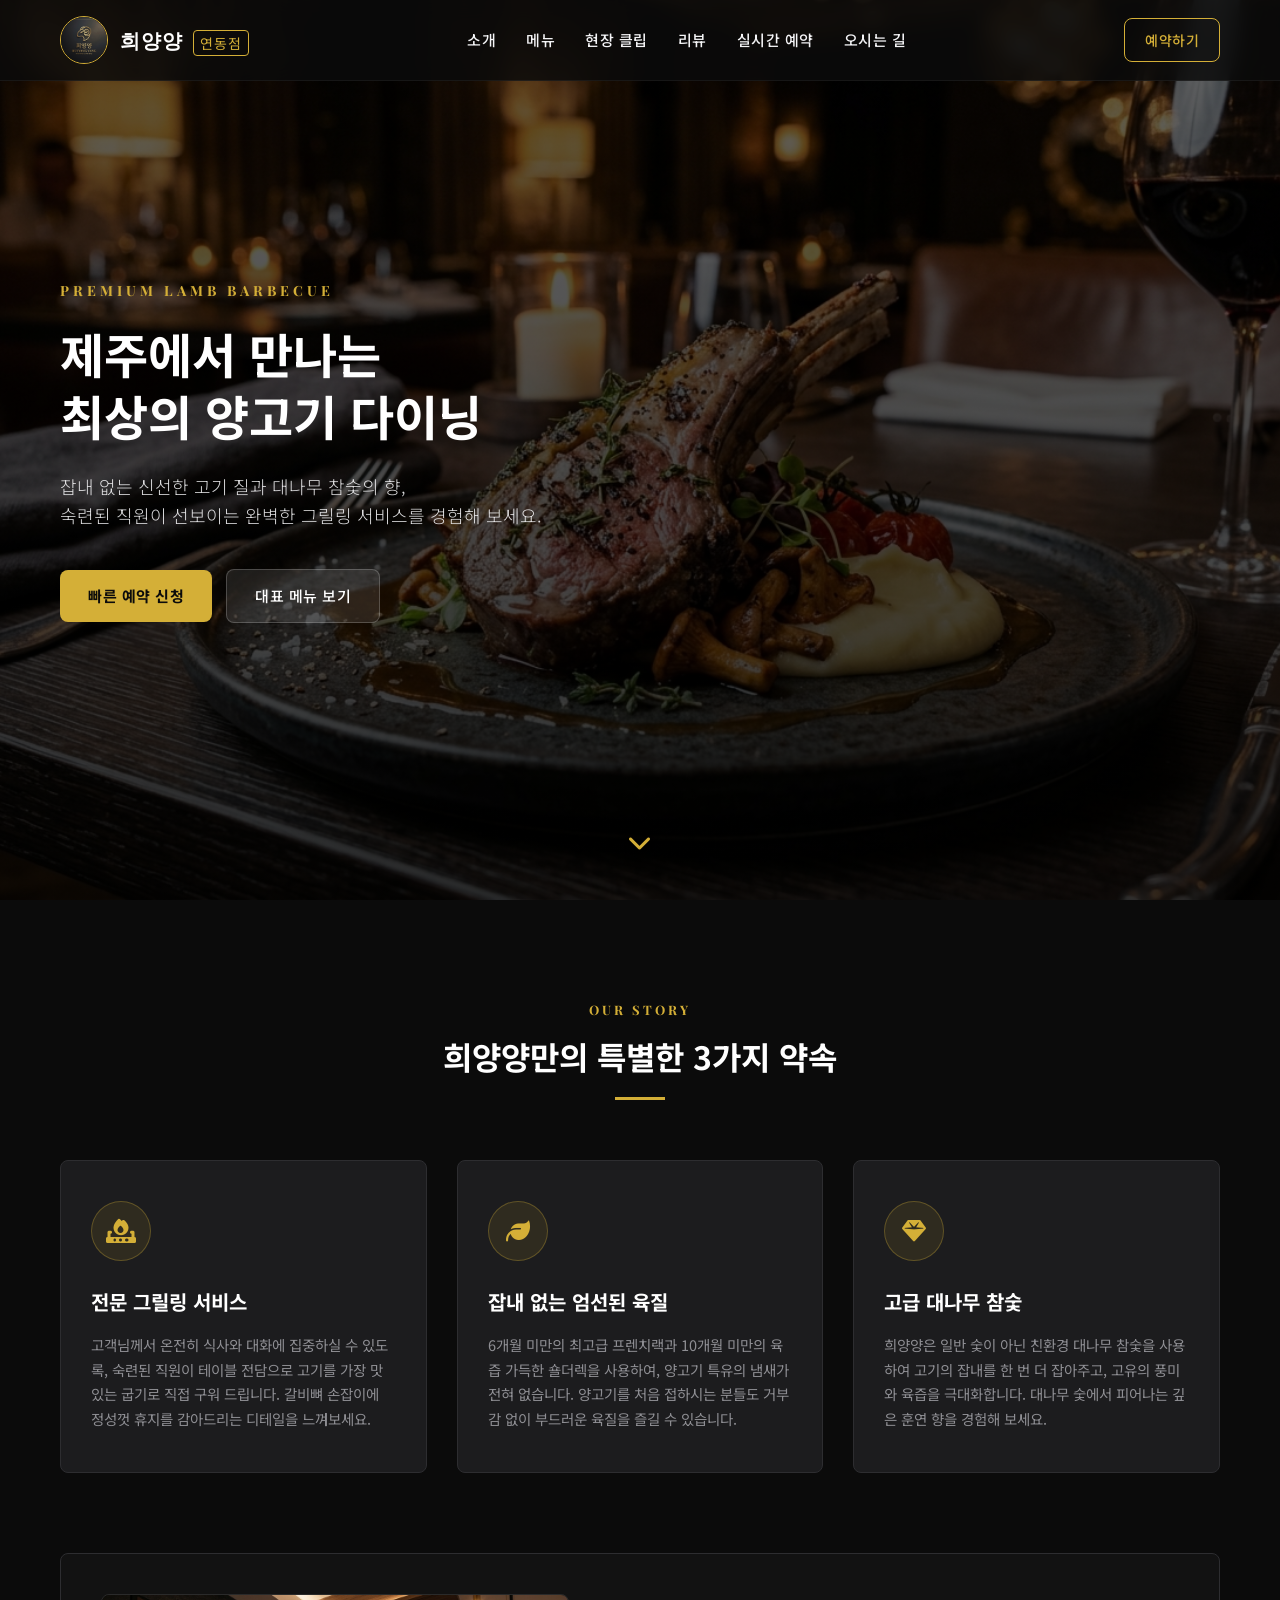
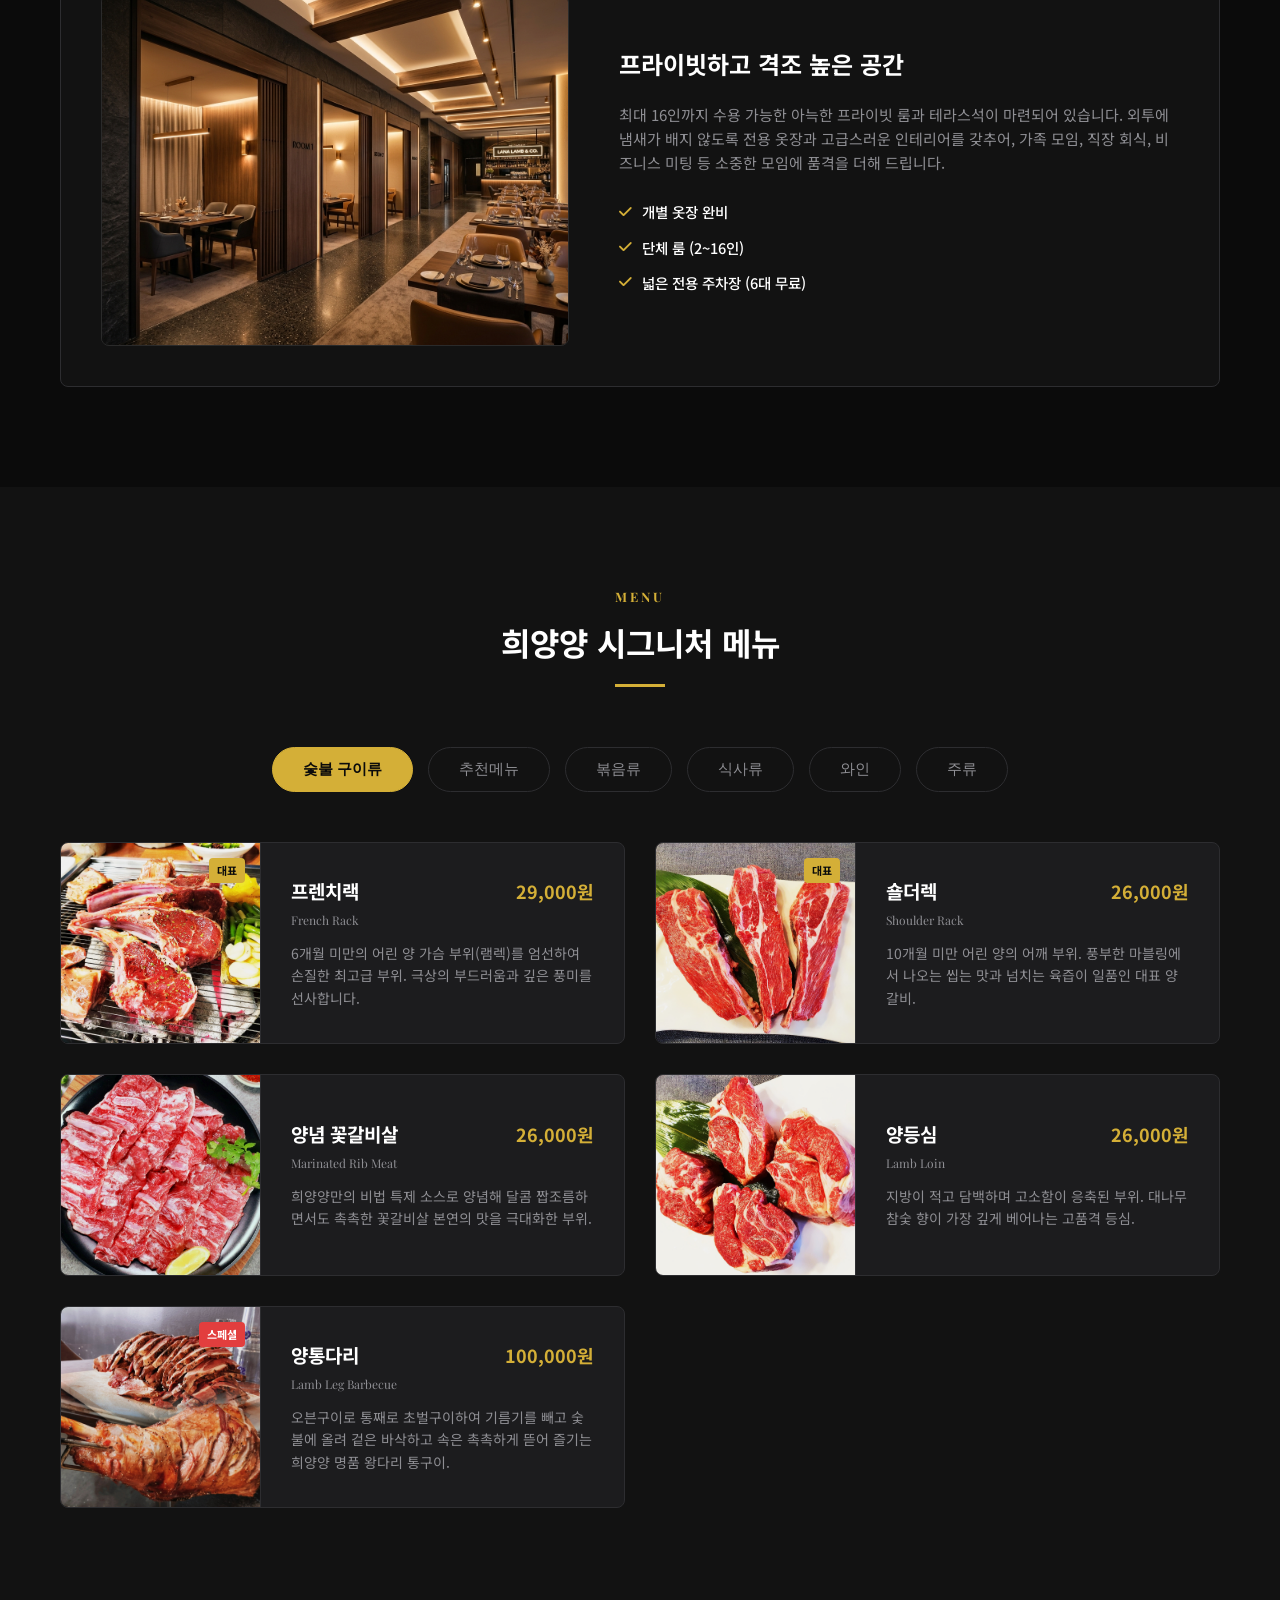
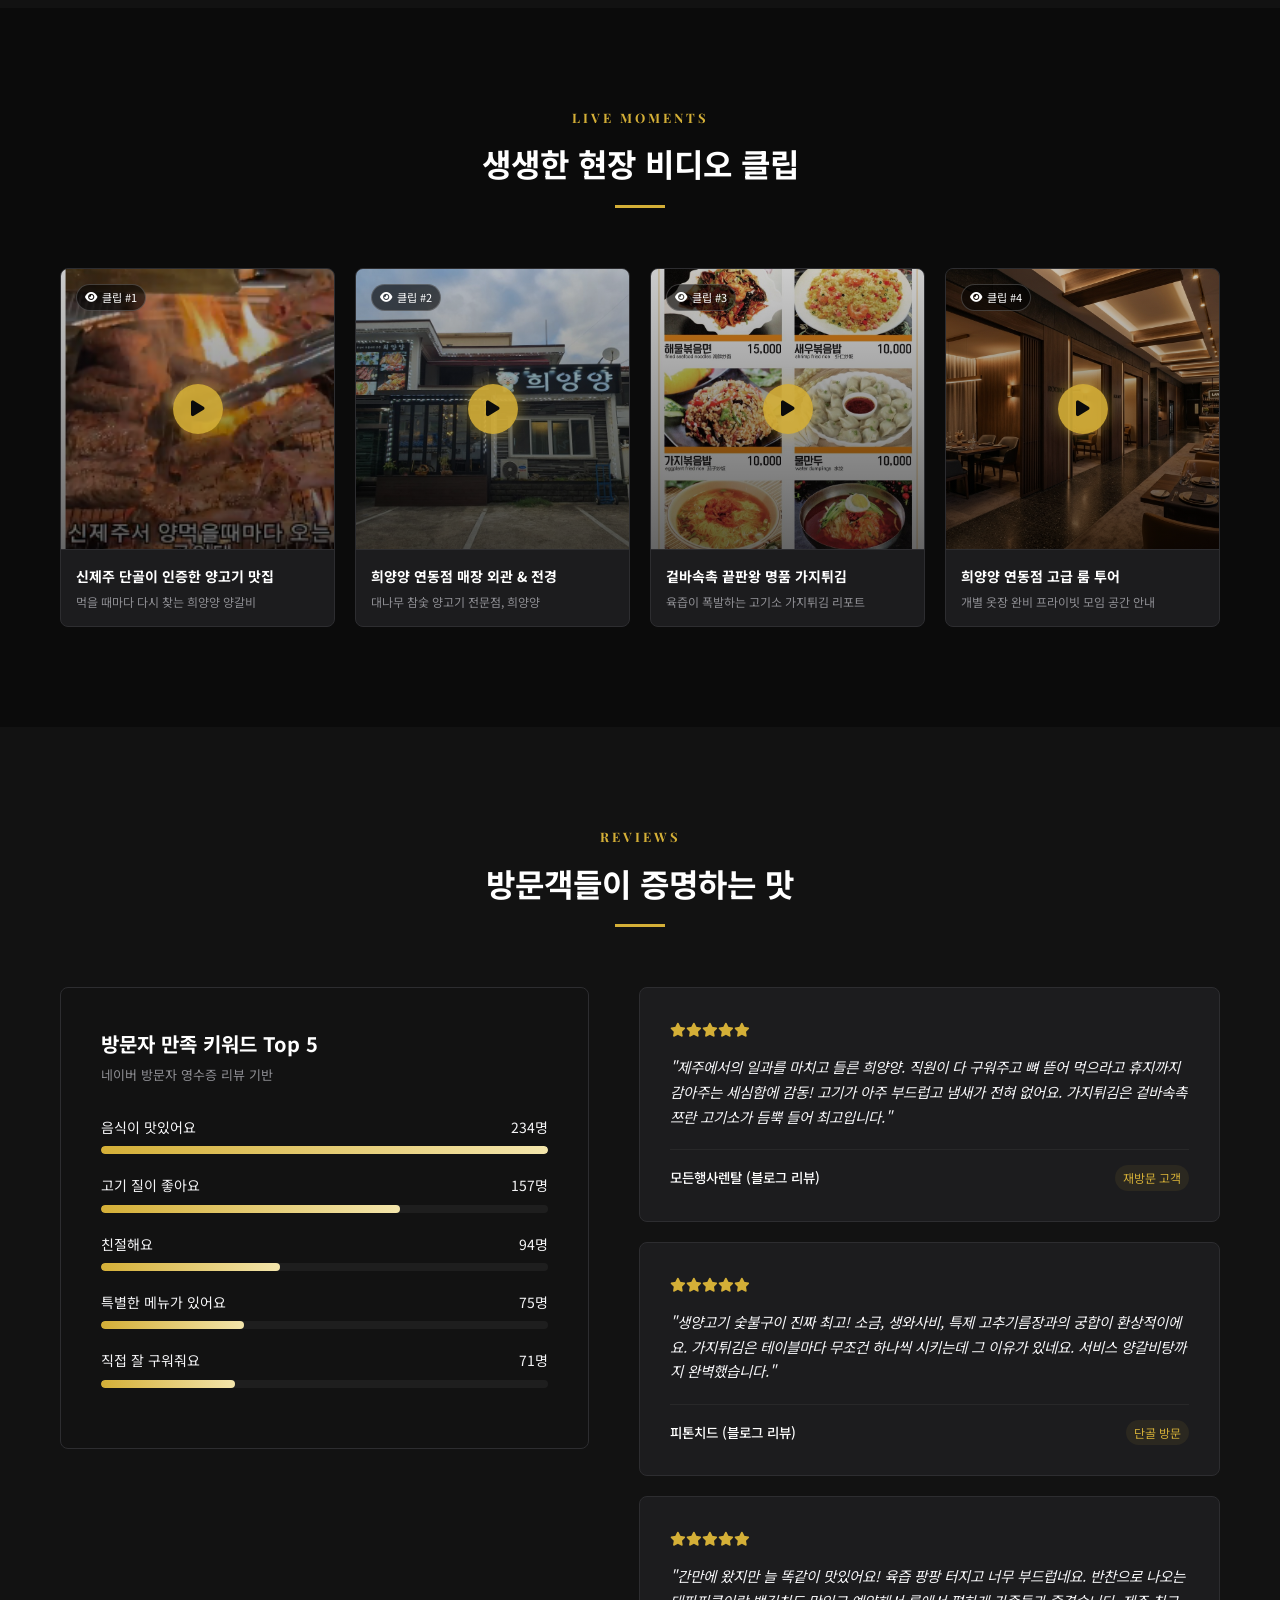
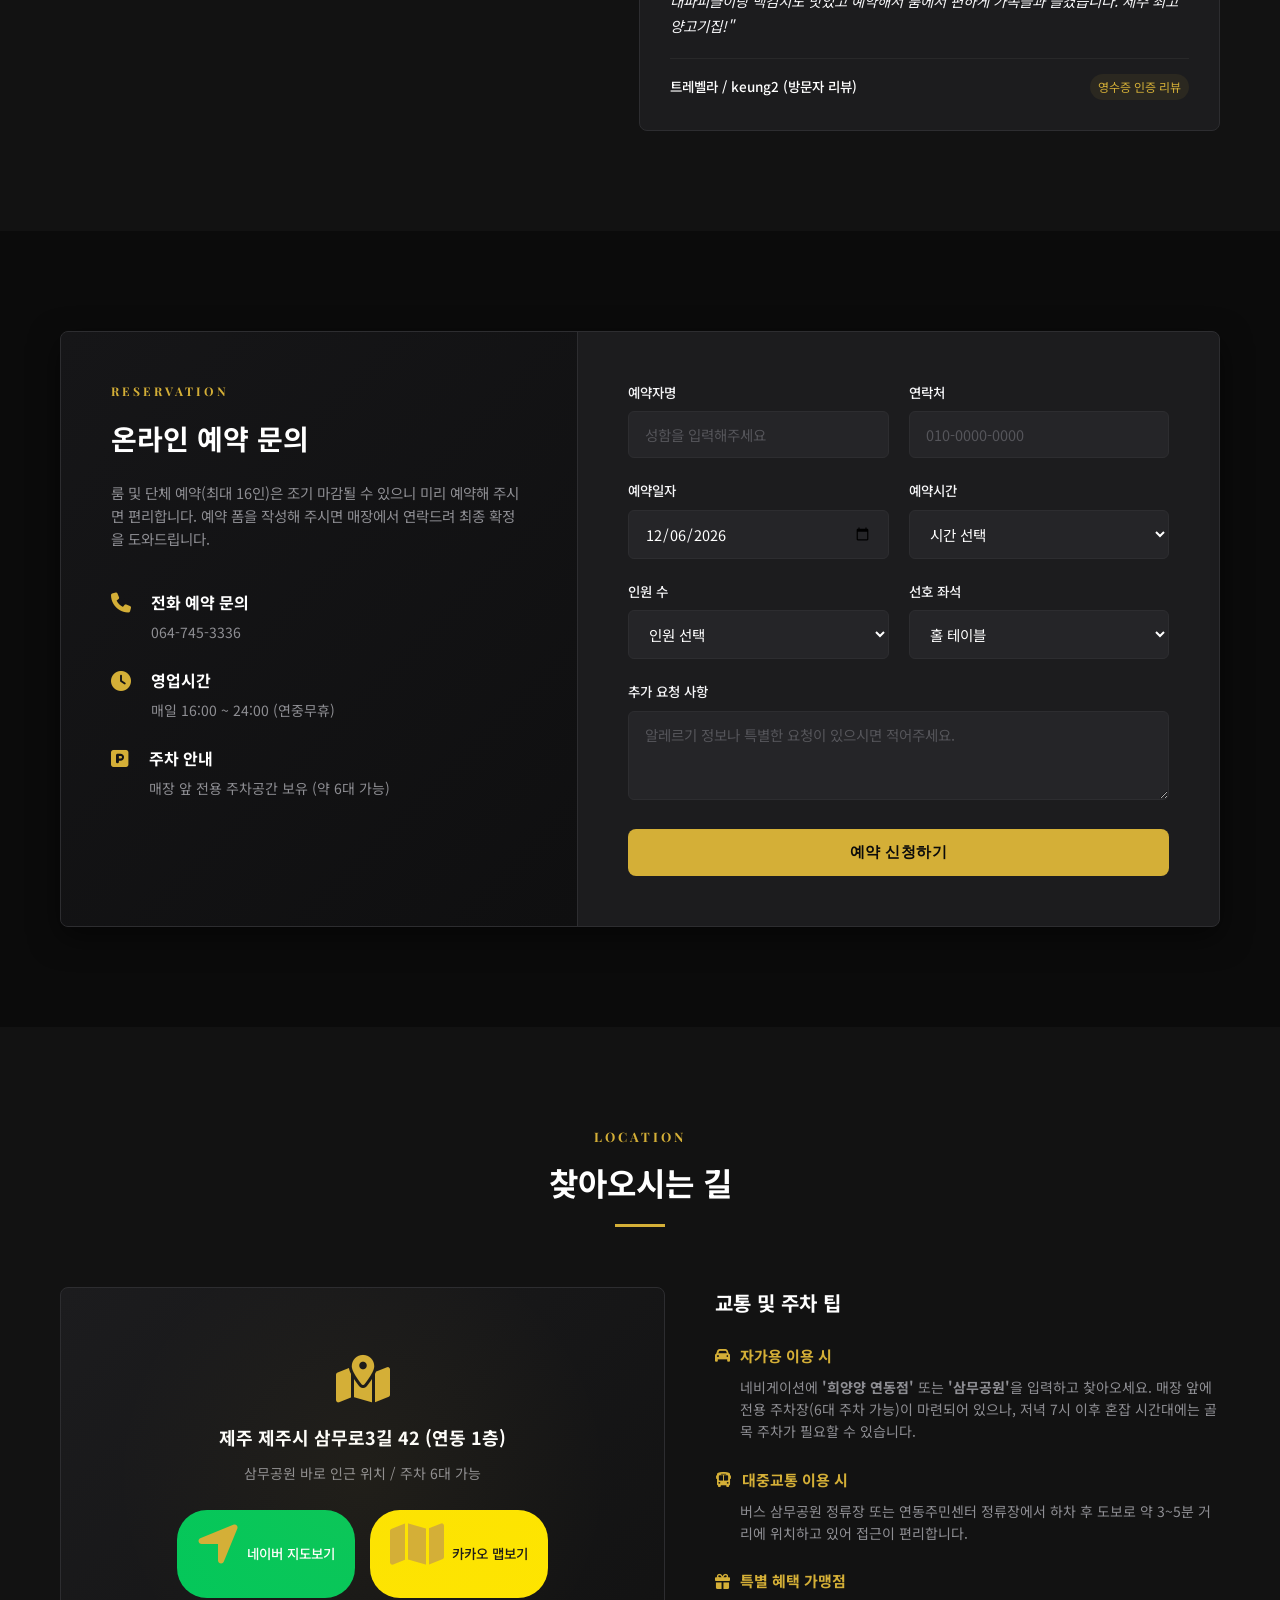
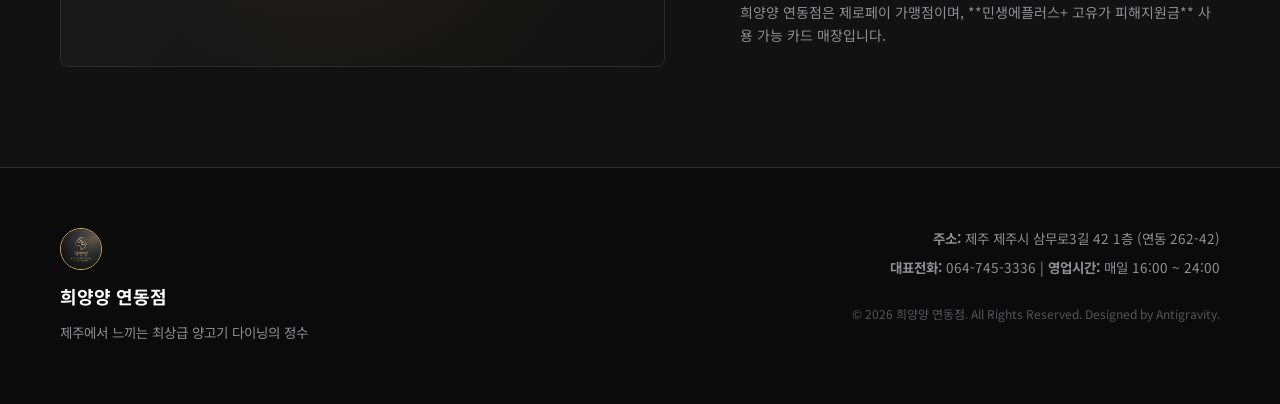
==== commit 0ef0472d: "Remove redundant 'View All Menu' button and its full screen modal logic" ====
--- a/index.html
+++ b/index.html
@@ -21,7 +21,7 @@
   <link rel="stylesheet" href="https://cdnjs.cloudflare.com/ajax/libs/font-awesome/6.4.0/css/all.min.css">
   
   <!-- Custom CSS -->
-  <link rel="stylesheet" href="style.css">
+  <link rel="stylesheet" href="style.css?v=1.3">
 </head>
 <body>
 
@@ -123,18 +123,24 @@
     <div class="container">
       <div class="section-header text-center">
         <span class="section-tag">MENU</span>
-        <h2 class="section-title">희양양 시그니처 메뉴</h2>
+        <h2 class="section-title">희양양 <br class="mobile-only-br">시그니처 메뉴</h2>
         <div class="title-bar"></div>
       </div>
 
-      <!-- Menu Tabs -->
-      <div class="menu-tabs">
-        <button class="tab-btn active" data-target="bbq">숯불 구이류</button>
-        <button class="tab-btn" data-target="recommend">추천메뉴</button>
-        <button class="tab-btn" data-target="stirfry">볶음류</button>
-        <button class="tab-btn" data-target="meals">식사류</button>
-        <button class="tab-btn" data-target="wine">와인</button>
-        <button class="tab-btn" data-target="drinks">주류</button>
+      <!-- Menu Tabs Container -->
+      <div class="menu-tabs-container">
+        <div class="menu-tabs">
+          <button class="tab-btn active" data-target="bbq">숯불 구이류</button>
+          <button class="tab-btn" data-target="recommend">추천메뉴</button>
+          <button class="tab-btn" data-target="stirfry">볶음류</button>
+          <button class="tab-btn" data-target="meals">식사류</button>
+          <button class="tab-btn" data-target="wine">와인</button>
+          <button class="tab-btn" data-target="drinks">주류</button>
+        </div>
+        <!-- Scroll Cue Indicator -->
+        <div class="scroll-cue" id="menuScrollCue">
+          <i class="fa-solid fa-chevron-right"></i>
+        </div>
       </div>
 
       <!-- Tab Content: BBQ -->
@@ -210,362 +216,250 @@
 
       <!-- Tab Content: Recommend -->
       <div class="tab-content" id="recommend">
-        <div class="menu-grid">
-          <div class="menu-card menu-card-simple">
-            <div class="menu-card-image" style="background-image: url('images/recommend.png'); background-size: 210% 210%; background-position: 0% 12%;"></div>
-            <div class="menu-card-info">
-              <div class="menu-card-header">
-                <h3>마라롱샤</h3>
-                <span class="price">35,000원</span>
-              </div>
-            </div>
-          </div>
-          <div class="menu-card menu-card-simple">
-            <div class="menu-card-image" style="background-image: url('images/recommend.png'); background-size: 210% 210%; background-position: 100% 12%;"></div>
-            <div class="menu-card-info">
-              <div class="menu-card-header">
-                <h3>마라샹궈</h3>
-                <span class="price">35,000원</span>
-              </div>
-            </div>
-          </div>
-          <div class="menu-card menu-card-simple">
-            <div class="menu-card-image" style="background-image: url('images/recommend.png'); background-size: 210% 210%; background-position: 0% 88%;"></div>
-            <div class="menu-card-info">
-              <div class="menu-card-header">
-                <h3>마라소고기</h3>
-                <span class="price">25,000원</span>
-              </div>
-            </div>
-          </div>
-          <div class="menu-card menu-card-simple">
-            <div class="menu-card-image" style="background-image: url('images/recommend.png'); background-size: 210% 210%; background-position: 100% 88%;"></div>
-            <div class="menu-card-info">
-              <div class="menu-card-header">
-                <h3>마라탕</h3>
-                <span class="price">15,000원</span>
-              </div>
-            </div>
+        <div class="menu-category-wrapper">
+          <div class="menu-category-image-box">
+            <img src="images/recommend.png" alt="추천메뉴" class="menu-category-img">
+          </div>
+          <div class="menu-category-list-box">
+            <ul class="luxury-menu-list">
+              <li>
+                <span class="menu-name">마라롱샤</span>
+                <span class="menu-dots"></span>
+                <span class="menu-price">35,000원</span>
+              </li>
+              <li>
+                <span class="menu-name">마라샹궈</span>
+                <span class="menu-dots"></span>
+                <span class="menu-price">35,000원</span>
+              </li>
+              <li>
+                <span class="menu-name">마라소고기</span>
+                <span class="menu-dots"></span>
+                <span class="menu-price">25,000원</span>
+              </li>
+              <li>
+                <span class="menu-name">마라탕</span>
+                <span class="menu-dots"></span>
+                <span class="menu-price">15,000원</span>
+              </li>
+            </ul>
           </div>
         </div>
       </div>
 
       <!-- Tab Content: Stir-fry -->
       <div class="tab-content" id="stirfry">
-        <div class="menu-grid">
-          <div class="menu-card menu-card-simple">
-            <div class="menu-card-image" style="background-image: url('images/stirfry.jpg'); background-size: 210% 320%; background-position: 0% 5%;"></div>
-            <div class="menu-card-info">
-              <div class="menu-card-header">
-                <h3>토마토양고기스튜</h3>
-                <span class="price">26,000원</span>
-              </div>
-            </div>
-          </div>
-          <div class="menu-card menu-card-simple">
-            <div class="menu-card-image" style="background-image: url('images/stirfry.jpg'); background-size: 210% 320%; background-position: 100% 5%;"></div>
-            <div class="menu-card-info">
-              <div class="menu-card-header">
-                <h3>꿔바로우</h3>
-                <span class="price">20,000원</span>
-              </div>
-            </div>
-          </div>
-          <div class="menu-card menu-card-simple">
-            <div class="menu-card-image" style="background-image: url('images/stirfry.jpg'); background-size: 210% 320%; background-position: 0% 50%;"></div>
-            <div class="menu-card-info">
-              <div class="menu-card-header">
-                <h3>가지튀김</h3>
-                <span class="price">20,000원</span>
-              </div>
-            </div>
-          </div>
-          <div class="menu-card menu-card-simple">
-            <div class="menu-card-image" style="background-image: url('images/stirfry.jpg'); background-size: 210% 320%; background-position: 100% 50%;"></div>
-            <div class="menu-card-info">
-              <div class="menu-card-header">
-                <h3>어향가지</h3>
-                <span class="price">20,000원</span>
-              </div>
-            </div>
-          </div>
-          <div class="menu-card menu-card-simple">
-            <div class="menu-card-image" style="background-image: url('images/stirfry.jpg'); background-size: 210% 320%; background-position: 0% 95%;"></div>
-            <div class="menu-card-info">
-              <div class="menu-card-header">
-                <h3>향라대하</h3>
-                <span class="price">20,000원</span>
-              </div>
-            </div>
-          </div>
-          <div class="menu-card menu-card-simple">
-            <div class="menu-card-image" style="background-image: url('images/stirfry.jpg'); background-size: 210% 320%; background-position: 100% 95%;"></div>
-            <div class="menu-card-info">
-              <div class="menu-card-header">
-                <h3>청경채새우요리</h3>
-                <span class="price">20,000원</span>
-              </div>
-            </div>
+        <div class="menu-category-wrapper">
+          <div class="menu-category-image-box">
+            <img src="images/stirfry.jpg" alt="볶음류" class="menu-category-img">
+          </div>
+          <div class="menu-category-list-box">
+            <ul class="luxury-menu-list">
+              <li>
+                <span class="menu-name">토마토양고기스튜</span>
+                <span class="menu-dots"></span>
+                <span class="menu-price">26,000원</span>
+              </li>
+              <li>
+                <span class="menu-name">꿔바로우</span>
+                <span class="menu-dots"></span>
+                <span class="menu-price">20,000원</span>
+              </li>
+              <li>
+                <span class="menu-name">가지튀김</span>
+                <span class="menu-dots"></span>
+                <span class="menu-price">20,000원</span>
+              </li>
+              <li>
+                <span class="menu-name">어향가지</span>
+                <span class="menu-dots"></span>
+                <span class="menu-price">20,000원</span>
+              </li>
+              <li>
+                <span class="menu-name">향라대하</span>
+                <span class="menu-dots"></span>
+                <span class="menu-price">20,000원</span>
+              </li>
+              <li>
+                <span class="menu-name">청경채새우요리</span>
+                <span class="menu-dots"></span>
+                <span class="menu-price">20,000원</span>
+              </li>
+            </ul>
           </div>
         </div>
       </div>
 
       <!-- Tab Content: Meals -->
       <div class="tab-content" id="meals">
-        <div class="menu-grid">
-          <div class="menu-card menu-card-simple">
-            <div class="menu-card-image" style="background-image: url('images/meals.jpg'); background-size: 210% 320%; background-position: 0% 5%;"></div>
-            <div class="menu-card-info">
-              <div class="menu-card-header">
-                <h3>해물볶음면</h3>
-                <span class="price">15,000원</span>
-              </div>
-            </div>
-          </div>
-          <div class="menu-card menu-card-simple">
-            <div class="menu-card-image" style="background-image: url('images/meals.jpg'); background-size: 210% 320%; background-position: 100% 5%;"></div>
-            <div class="menu-card-info">
-              <div class="menu-card-header">
-                <h3>새우볶음밥</h3>
-                <span class="price">10,000원</span>
-              </div>
-            </div>
-          </div>
-          <div class="menu-card menu-card-simple">
-            <div class="menu-card-image" style="background-image: url('images/meals.jpg'); background-size: 210% 320%; background-position: 0% 50%;"></div>
-            <div class="menu-card-info">
-              <div class="menu-card-header">
-                <h3>가지볶음밥</h3>
-                <span class="price">10,000원</span>
-              </div>
-            </div>
-          </div>
-          <div class="menu-card menu-card-simple">
-            <div class="menu-card-image" style="background-image: url('images/meals.jpg'); background-size: 210% 320%; background-position: 100% 50%;"></div>
-            <div class="menu-card-info">
-              <div class="menu-card-header">
-                <h3>물만두</h3>
-                <span class="price">10,000원</span>
-              </div>
-            </div>
-          </div>
-          <div class="menu-card menu-card-simple">
-            <div class="menu-card-image" style="background-image: url('images/meals.jpg'); background-size: 210% 320%; background-position: 0% 95%;"></div>
-            <div class="menu-card-info">
-              <div class="menu-card-header">
-                <h3>옥수수국수</h3>
-                <span class="price">8,000원</span>
-              </div>
-            </div>
-          </div>
-          <div class="menu-card menu-card-simple">
-            <div class="menu-card-image" style="background-image: url('images/meals.jpg'); background-size: 210% 320%; background-position: 100% 95%;"></div>
-            <div class="menu-card-info">
-              <div class="menu-card-header">
-                <h3>냉면</h3>
-                <span class="price">7,000원</span>
-              </div>
-            </div>
+        <div class="menu-category-wrapper">
+          <div class="menu-category-image-box">
+            <img src="images/meals.jpg" alt="식사류" class="menu-category-img">
+          </div>
+          <div class="menu-category-list-box">
+            <ul class="luxury-menu-list">
+              <li>
+                <span class="menu-name">해물볶음면</span>
+                <span class="menu-dots"></span>
+                <span class="menu-price">15,000원</span>
+              </li>
+              <li>
+                <span class="menu-name">새우볶음밥</span>
+                <span class="menu-dots"></span>
+                <span class="menu-price">10,000원</span>
+              </li>
+              <li>
+                <span class="menu-name">가지볶음밥</span>
+                <span class="menu-dots"></span>
+                <span class="menu-price">10,000원</span>
+              </li>
+              <li>
+                <span class="menu-name">물만두</span>
+                <span class="menu-dots"></span>
+                <span class="menu-price">10,000원</span>
+              </li>
+              <li>
+                <span class="menu-name">옥수수국수</span>
+                <span class="menu-dots"></span>
+                <span class="menu-price">8,000원</span>
+              </li>
+              <li>
+                <span class="menu-name">냉면</span>
+                <span class="menu-dots"></span>
+                <span class="menu-price">7,000원</span>
+              </li>
+            </ul>
           </div>
         </div>
       </div>
 
       <!-- Tab Content: Wine -->
       <div class="tab-content" id="wine">
-        <div class="menu-grid">
-          <div class="menu-card menu-card-simple">
-            <div class="menu-card-image" style="background-image: url('images/wine.png'); background-size: 100% 100%; background-position: center;"></div>
-            <div class="menu-card-info">
-              <div class="menu-card-header">
-                <h3>1865 까베르네 쇼비뇽</h3>
-                <span class="price">80,000원</span>
-              </div>
-            </div>
-          </div>
-          <div class="menu-card menu-card-simple">
-            <div class="menu-card-image" style="background-image: url('images/wine.png'); background-size: 100% 100%; background-position: center;"></div>
-            <div class="menu-card-info">
-              <div class="menu-card-header">
-                <h3>몬테스 알파 까베르네 쇼비뇽</h3>
-                <span class="price">75,000원</span>
-              </div>
-            </div>
-          </div>
-          <div class="menu-card menu-card-simple">
-            <div class="menu-card-image" style="background-image: url('images/wine.png'); background-size: 100% 100%; background-position: center;"></div>
-            <div class="menu-card-info">
-              <div class="menu-card-header">
-                <h3>퀸 오브 몽페라 레드</h3>
-                <span class="price">65,000원</span>
-              </div>
-            </div>
-          </div>
-          <div class="menu-card menu-card-simple">
-            <div class="menu-card-image" style="background-image: url('images/wine.png'); background-size: 100% 100%; background-position: center;"></div>
-            <div class="menu-card-info">
-              <div class="menu-card-header">
-                <h3>샤또 뀌르통 라 페리에르</h3>
-                <span class="price">60,000원</span>
-              </div>
-            </div>
-          </div>
-          <div class="menu-card menu-card-simple">
-            <div class="menu-card-image" style="background-image: url('images/wine.png'); background-size: 100% 100%; background-position: center;"></div>
-            <div class="menu-card-info">
-              <div class="menu-card-header">
-                <h3>빈 555 쉬라즈</h3>
-                <span class="price">60,000원</span>
-              </div>
-            </div>
-          </div>
-          <div class="menu-card menu-card-simple">
-            <div class="menu-card-image" style="background-image: url('images/wine.png'); background-size: 100% 100%; background-position: center;"></div>
-            <div class="menu-card-info">
-              <div class="menu-card-header">
-                <h3>빠삐용 메를로 까베르네</h3>
-                <span class="price">55,000원</span>
-              </div>
-            </div>
-          </div>
-          <div class="menu-card menu-card-simple">
-            <div class="menu-card-image" style="background-image: url('images/wine.png'); background-size: 100% 100%; background-position: center;"></div>
-            <div class="menu-card-info">
-              <div class="menu-card-header">
-                <h3>앙시앙땅 까베르네 쉬라</h3>
-                <span class="price">45,000원</span>
-              </div>
-            </div>
-          </div>
-          <div class="menu-card menu-card-simple">
-            <div class="menu-card-image" style="background-image: url('images/wine.png'); background-size: 100% 100%; background-position: center;"></div>
-            <div class="menu-card-info">
-              <div class="menu-card-header">
-                <h3>7 컬러즈 까베르네 쇼비뇽</h3>
-                <span class="price">40,000원</span>
-              </div>
-            </div>
-          </div>
-          <div class="menu-card menu-card-simple">
-            <div class="menu-card-image" style="background-image: url('images/wine.png'); background-size: 100% 100%; background-position: center;"></div>
-            <div class="menu-card-info">
-              <div class="menu-card-header">
-                <h3>뷰 마넨 레세르바 소비뇽 블랑</h3>
-                <span class="price">39,000원</span>
-              </div>
-            </div>
-          </div>
-          <div class="menu-card menu-card-simple">
-            <div class="menu-card-image" style="background-image: url('images/wine.png'); background-size: 100% 100%; background-position: center;"></div>
-            <div class="menu-card-info">
-              <div class="menu-card-header">
-                <h3>카르멘 샤도네</h3>
-                <span class="price">35,000원</span>
-              </div>
-            </div>
-          </div>
-          <div class="menu-card menu-card-simple">
-            <div class="menu-card-image" style="background-image: url('images/wine.png'); background-size: 100% 100%; background-position: center;"></div>
-            <div class="menu-card-info">
-              <div class="menu-card-header">
-                <h3>본 샹스 모스카토</h3>
-                <span class="price">25,000원</span>
-              </div>
-            </div>
+        <div class="menu-category-wrapper">
+          <div class="menu-category-image-box">
+            <img src="images/wine.png" alt="와인" class="menu-category-img">
+          </div>
+          <div class="menu-category-list-box">
+            <ul class="luxury-menu-list">
+              <li>
+                <span class="menu-name">1865 까베르네 쇼비뇽</span>
+                <span class="menu-dots"></span>
+                <span class="menu-price">80,000원</span>
+              </li>
+              <li>
+                <span class="menu-name">몬테스 알파 까베르네 쇼비뇽</span>
+                <span class="menu-dots"></span>
+                <span class="menu-price">75,000원</span>
+              </li>
+              <li>
+                <span class="menu-name">퀸 오브 몽페라 레드</span>
+                <span class="menu-dots"></span>
+                <span class="menu-price">65,000원</span>
+              </li>
+              <li>
+                <span class="menu-name">샤또 뀌르통 라 페리에르</span>
+                <span class="menu-dots"></span>
+                <span class="menu-price">60,000원</span>
+              </li>
+              <li>
+                <span class="menu-name">빈 555 쉬라즈</span>
+                <span class="menu-dots"></span>
+                <span class="menu-price">60,000원</span>
+              </li>
+              <li>
+                <span class="menu-name">빠삐용 메를로 까베르네</span>
+                <span class="menu-dots"></span>
+                <span class="menu-price">55,000원</span>
+              </li>
+              <li>
+                <span class="menu-name">앙시앙땅 까베르네 쉬라</span>
+                <span class="menu-dots"></span>
+                <span class="menu-price">45,000원</span>
+              </li>
+              <li>
+                <span class="menu-name">7 컬러즈 까베르네 쇼비뇽</span>
+                <span class="menu-dots"></span>
+                <span class="menu-price">40,000원</span>
+              </li>
+              <li>
+                <span class="menu-name">뷰 마넨 레세르바 소비뇽 블랑</span>
+                <span class="menu-dots"></span>
+                <span class="menu-price">39,000원</span>
+              </li>
+              <li>
+                <span class="menu-name">카르멘 샤도네</span>
+                <span class="menu-dots"></span>
+                <span class="menu-price">35,000원</span>
+              </li>
+              <li>
+                <span class="menu-name">본 샹스 모스카토</span>
+                <span class="menu-dots"></span>
+                <span class="menu-price">25,000원</span>
+              </li>
+            </ul>
           </div>
         </div>
       </div>
 
       <!-- Tab Content: Drinks -->
       <div class="tab-content" id="drinks">
-        <div class="menu-grid">
-          <div class="menu-card menu-card-simple">
-            <div class="menu-card-image" style="background-image: url('images/drinks.png'); background-size: 320% 210%; background-position: 0% 5%;"></div>
-            <div class="menu-card-info">
-              <div class="menu-card-header">
-                <h3>자약</h3>
-                <span class="price">80,000원</span>
-              </div>
-            </div>
-          </div>
-          <div class="menu-card menu-card-simple">
-            <div class="menu-card-image" style="background-image: url('images/drinks.png'); background-size: 320% 210%; background-position: 50% 5%;"></div>
-            <div class="menu-card-info">
-              <div class="menu-card-header">
-                <h3>연태고량</h3>
-                <span class="price">45,000원</span>
-              </div>
-            </div>
-          </div>
-          <div class="menu-card menu-card-simple">
-            <div class="menu-card-image" style="background-image: url('images/drinks.png'); background-size: 320% 210%; background-position: 100% 5%;"></div>
-            <div class="menu-card-info">
-              <div class="menu-card-header">
-                <h3>죽엽청주</h3>
-                <span class="price">45,000원</span>
-              </div>
-            </div>
-          </div>
-          <div class="menu-card menu-card-simple">
-            <div class="menu-card-image" style="background-image: url('images/drinks.png'); background-size: 320% 210%; background-position: 0% 95%;"></div>
-            <div class="menu-card-info">
-              <div class="menu-card-header">
-                <h3>공부가주</h3>
-                <span class="price">45,000원</span>
-              </div>
-            </div>
-          </div>
-          <div class="menu-card menu-card-simple">
-            <div class="menu-card-image" style="background-image: url('images/drinks.png'); background-size: 320% 210%; background-position: 50% 95%;"></div>
-            <div class="menu-card-info">
-              <div class="menu-card-header">
-                <h3>칭다오</h3>
-                <span class="price">7,000원</span>
-              </div>
-            </div>
-          </div>
-          <div class="menu-card menu-card-simple">
-            <div class="menu-card-image" style="background-image: url('images/drinks.png'); background-size: 320% 210%; background-position: 100% 95%;"></div>
-            <div class="menu-card-info">
-              <div class="menu-card-header">
-                <h3>하얼빈</h3>
-                <span class="price">6,000원</span>
-              </div>
-            </div>
-          </div>
-          <div class="menu-card menu-card-simple">
-            <div class="menu-card-image" style="background-image: url('images/drinks.png'); background-size: 320% 210%; background-position: 0% 5%;"></div>
-            <div class="menu-card-info">
-              <div class="menu-card-header">
-                <h3>소주</h3>
-                <span class="price">5,000원</span>
-              </div>
-            </div>
-          </div>
-          <div class="menu-card menu-card-simple">
-            <div class="menu-card-image" style="background-image: url('images/drinks.png'); background-size: 320% 210%; background-position: 50% 5%;"></div>
-            <div class="menu-card-info">
-              <div class="menu-card-header">
-                <h3>맥주</h3>
-                <span class="price">5,000원</span>
-              </div>
-            </div>
-          </div>
-          <div class="menu-card menu-card-simple">
-            <div class="menu-card-image" style="background-image: url('images/drinks.png'); background-size: 320% 210%; background-position: 100% 5%;"></div>
-            <div class="menu-card-info">
-              <div class="menu-card-header">
-                <h3>음료수</h3>
-                <span class="price">2,000원</span>
-              </div>
-            </div>
-          </div>
-        </div>
-      </div>
-
-      <!-- View All Menu Button -->
-      <div class="view-all-menu-container text-center" style="margin-top: 50px;">
-        <button id="btnViewMenuBoard" class="btn btn-outline"><i class="fa-solid fa-image"></i> 전체 메뉴판 이미지 크게 보기</button>
-      </div>
+        <div class="menu-category-wrapper">
+          <div class="menu-category-image-box">
+            <img src="images/drinks.png" alt="주류" class="menu-category-img">
+          </div>
+          <div class="menu-category-list-box">
+            <ul class="luxury-menu-list">
+              <li>
+                <span class="menu-name">자약</span>
+                <span class="menu-dots"></span>
+                <span class="menu-price">80,000원</span>
+              </li>
+              <li>
+                <span class="menu-name">연태고량</span>
+                <span class="menu-dots"></span>
+                <span class="menu-price">45,000원</span>
+              </li>
+              <li>
+                <span class="menu-name">죽엽청주</span>
+                <span class="menu-dots"></span>
+                <span class="menu-price">45,000원</span>
+              </li>
+              <li>
+                <span class="menu-name">공부가주</span>
+                <span class="menu-dots"></span>
+                <span class="menu-price">45,000원</span>
+              </li>
+              <li>
+                <span class="menu-name">칭다오</span>
+                <span class="menu-dots"></span>
+                <span class="menu-price">7,000원</span>
+              </li>
+              <li>
+                <span class="menu-name">하얼빈</span>
+                <span class="menu-dots"></span>
+                <span class="menu-price">6,000원</span>
+              </li>
+              <li>
+                <span class="menu-name">소주</span>
+                <span class="menu-dots"></span>
+                <span class="menu-price">5,000원</span>
+              </li>
+              <li>
+                <span class="menu-name">맥주</span>
+                <span class="menu-dots"></span>
+                <span class="menu-price">5,000원</span>
+              </li>
+              <li>
+                <span class="menu-name">음료수</span>
+                <span class="menu-dots"></span>
+                <span class="menu-price">2,000원</span>
+              </li>
+            </ul>
+          </div>
+        </div>
+      </div>
+
+
     </div>
   </section>
 
@@ -912,17 +806,9 @@
     </div>
   </div>
 
-  <!-- Menu Board Image Modal -->
-  <div class="modal" id="menuBoardModal">
-    <div class="modal-content" style="max-width: 800px; padding: 20px; position: relative; background-color: var(--bg-card);">
-      <button id="menuBoardClose" style="position: absolute; top: 15px; right: 15px; background: none; border: none; color: var(--text-white); font-size: 24px; cursor: pointer; z-index: 10;"><i class="fa-solid fa-xmark"></i></button>
-      <div style="margin-bottom: 12px; color: var(--text-muted); font-size: 13px; text-align: left;"><i class="fa-solid fa-circle-info"></i> 이미지를 터치하시거나 바깥을 누르면 닫힙니다.</div>
-      <img id="menuBoardImg" src="images/menu_all.jpg" alt="희양양 전체 메뉴판 원본" style="width: 100%; border-radius: var(--border-radius); box-shadow: var(--box-shadow); display: block; cursor: pointer;">
-      <button class="btn btn-secondary btn-block" id="menuBoardBottomClose" style="margin-top: 15px; margin-left: 0;">메뉴판 닫기</button>
-    </div>
-  </div>
+
 
   <!-- Custom JS -->
-  <script src="script.js"></script>
+  <script src="script.js?v=1.3"></script>
 </body>
 </html>
--- a/style.css
+++ b/style.css
@@ -432,6 +432,19 @@
 }
 
 /* Menu Section Styles (수정됨) */
+.mobile-only-br {
+  display: none;
+}
+
+.menu-tabs-container {
+  position: relative;
+  width: 100%;
+}
+
+.scroll-cue {
+  display: none;
+}
+
 .menu-tabs {
   display: flex;
   justify-content: center;
@@ -537,30 +550,72 @@
   z-index: 10;
 }
 
-/* 심플 타입 메뉴 카드 (설명 없음, 콤팩트형) */
-.menu-card-simple {
-  min-height: 120px;
-}
-
-.menu-card-simple .menu-card-image {
-  width: 120px;
-  height: 120px;
-  flex-shrink: 0;
-  border-right: 1px solid var(--border-color);
-}
-
-.menu-card-simple .menu-card-info {
-  padding: 15px 25px;
-  display: flex;
-  flex-direction: column;
-  justify-content: center;
-}
-
-.menu-card-simple .menu-card-header {
+/* 카테고리별 원본 통짜 이미지 + 텍스트 리스트 레이아웃 */
+.menu-category-wrapper {
+  display: flex;
   flex-direction: row;
+  gap: 40px;
   align-items: center;
+  background-color: var(--bg-card);
+  border: 1px solid var(--border-color);
+  border-radius: var(--border-radius);
+  padding: 40px;
+}
+
+.menu-category-image-box {
+  flex: 0 0 45%;
+  max-width: 45%;
+}
+
+.menu-category-img {
+  width: 100%;
+  height: auto;
+  border-radius: var(--border-radius);
+  border: 1px solid var(--border-color);
+  box-shadow: 0 5px 15px rgba(0, 0, 0, 0.3);
+  display: block;
+}
+
+.menu-category-list-box {
+  flex: 1;
+}
+
+.luxury-menu-list {
+  list-style: none;
+  padding: 0;
+  margin: 0;
+}
+
+.luxury-menu-list li {
+  display: flex;
   justify-content: space-between;
-  width: 100%;
+  align-items: baseline;
+  margin-bottom: 20px;
+}
+
+.luxury-menu-list li:last-child {
+  margin-bottom: 0;
+}
+
+.luxury-menu-list .menu-name {
+  font-size: 17px;
+  font-weight: 500;
+  color: var(--text-white);
+  white-space: nowrap;
+}
+
+.luxury-menu-list .menu-dots {
+  flex-grow: 1;
+  border-bottom: 1px dotted var(--primary-color);
+  margin: 0 15px;
+  opacity: 0.4;
+}
+
+.luxury-menu-list .menu-price {
+  font-size: 18px;
+  font-weight: 700;
+  color: var(--primary-color);
+  white-space: nowrap;
 }
 
 .menu-card-header {
@@ -1210,6 +1265,95 @@
 }
 
 @media (max-width: 768px) {
+  .mobile-only-br {
+    display: block;
+  }
+
+  .menu-tabs {
+    justify-content: flex-start;
+    gap: 8px;
+    overflow-x: auto;
+    white-space: nowrap;
+    padding-bottom: 12px;
+    margin-bottom: 0;
+    -webkit-overflow-scrolling: touch;
+    scrollbar-width: none;
+    padding-left: 15px;
+    padding-right: 45px;
+  }
+
+  .menu-tabs-container {
+    margin-bottom: 30px;
+  }
+
+  .menu-tabs-container::after {
+    content: '';
+    position: absolute;
+    top: 0;
+    right: -1px;
+    width: 45px;
+    height: calc(100% - 12px);
+    background: linear-gradient(to right, rgba(10, 10, 12, 0), rgba(10, 10, 12, 0.95));
+    pointer-events: none;
+    z-index: 5;
+  }
+
+  .scroll-cue {
+    display: flex;
+    align-items: center;
+    justify-content: center;
+    position: absolute;
+    top: 50%;
+    right: 12px;
+    transform: translateY(-50%);
+    width: 26px;
+    height: 26px;
+    background-color: var(--primary-color);
+    color: var(--bg-black);
+    border-radius: 50%;
+    font-size: 10px;
+    z-index: 10;
+    box-shadow: 0 2px 6px rgba(0, 0, 0, 0.5);
+    cursor: pointer;
+    transition: opacity 0.3s ease, transform 0.3s ease;
+    animation: bounceRight 1.5s infinite;
+  }
+
+  @keyframes bounceRight {
+    0%, 100% { transform: translate(0, -50%); opacity: 0.8; }
+    50% { transform: translate(4px, -50%); opacity: 1; }
+  }
+
+  .menu-tabs::-webkit-scrollbar {
+    display: none;
+  }
+
+  .tab-btn {
+    padding: 10px 20px !important;
+    font-size: 14px !important;
+    flex-shrink: 0;
+  }
+
+  .menu-category-wrapper {
+    flex-direction: column;
+    padding: 20px;
+    gap: 25px;
+  }
+
+  .menu-category-image-box {
+    flex: 0 0 100%;
+    max-width: 100%;
+  }
+
+  .luxury-menu-list li {
+    margin-bottom: 15px;
+  }
+
+  .luxury-menu-list .menu-name,
+  .luxury-menu-list .menu-price {
+    font-size: 14.5px;
+  }
+
   .menu-card {
     flex-direction: row;
     min-height: 150px;
